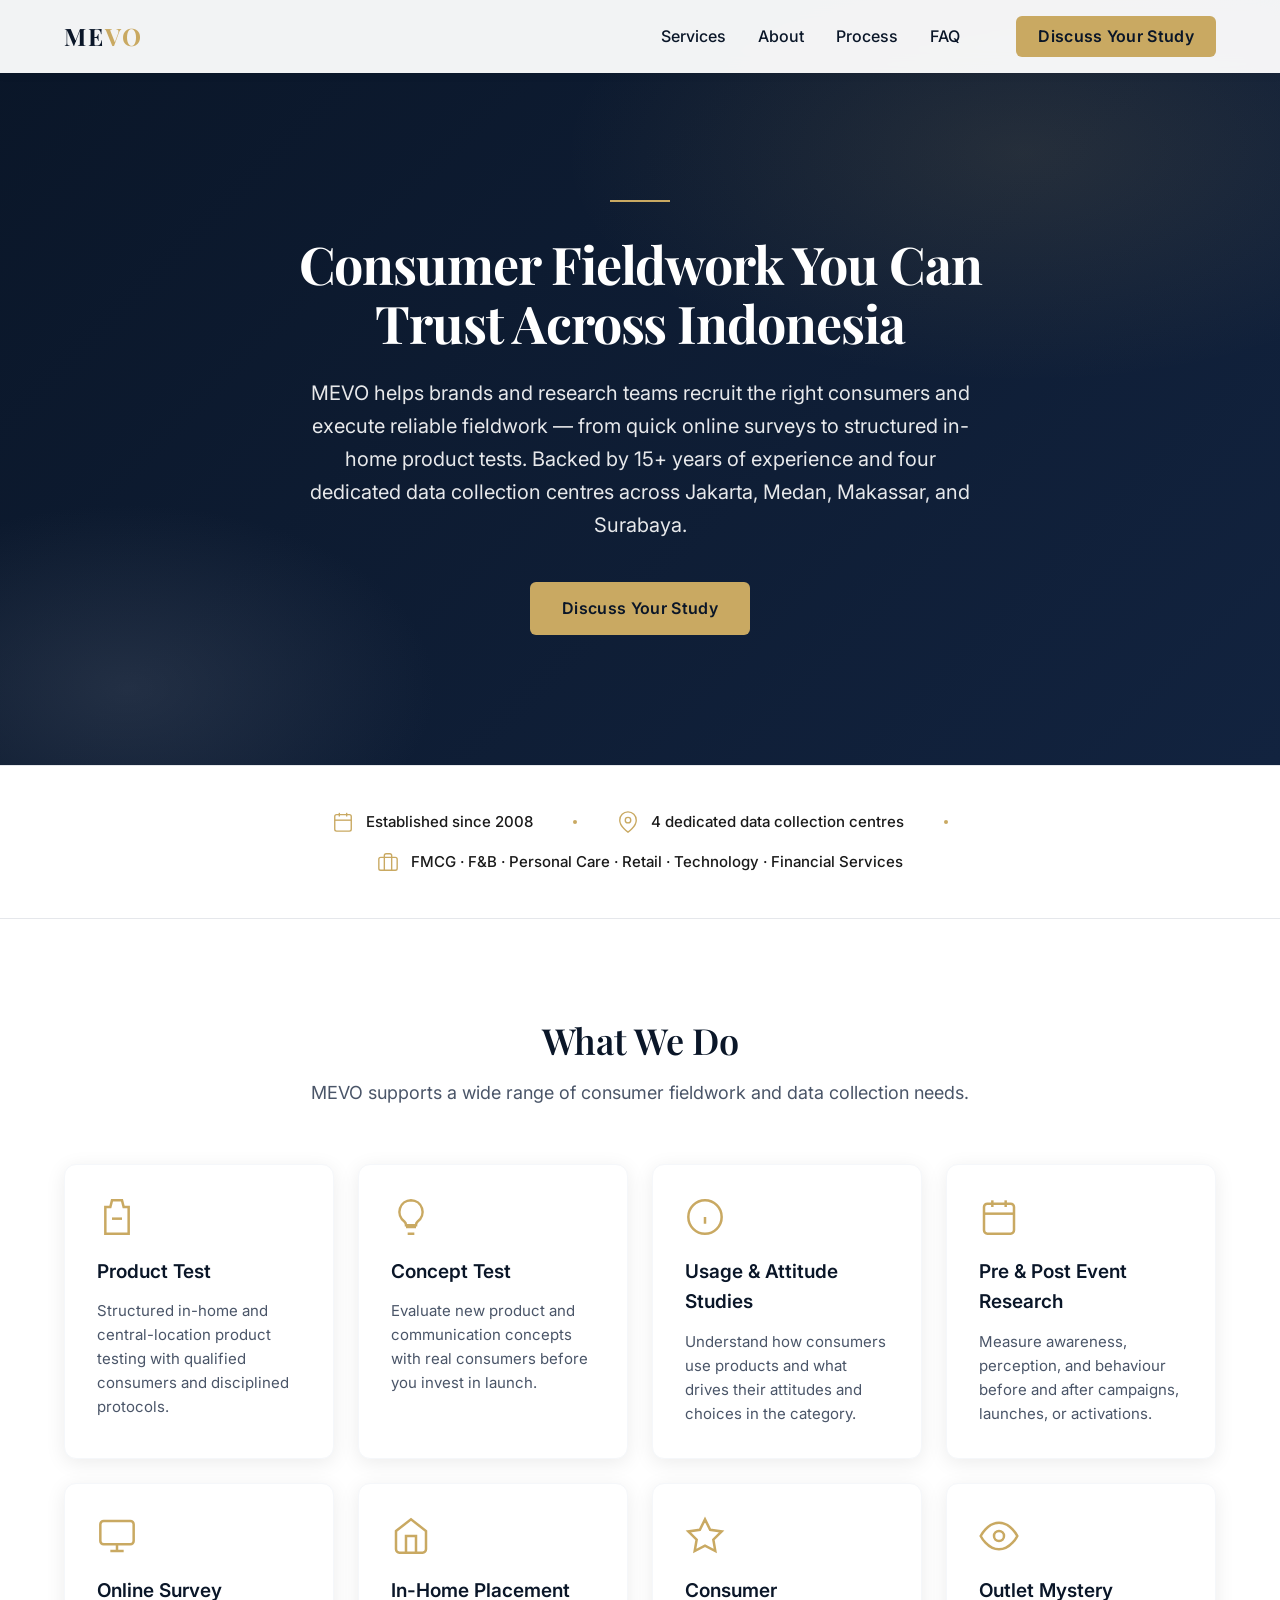
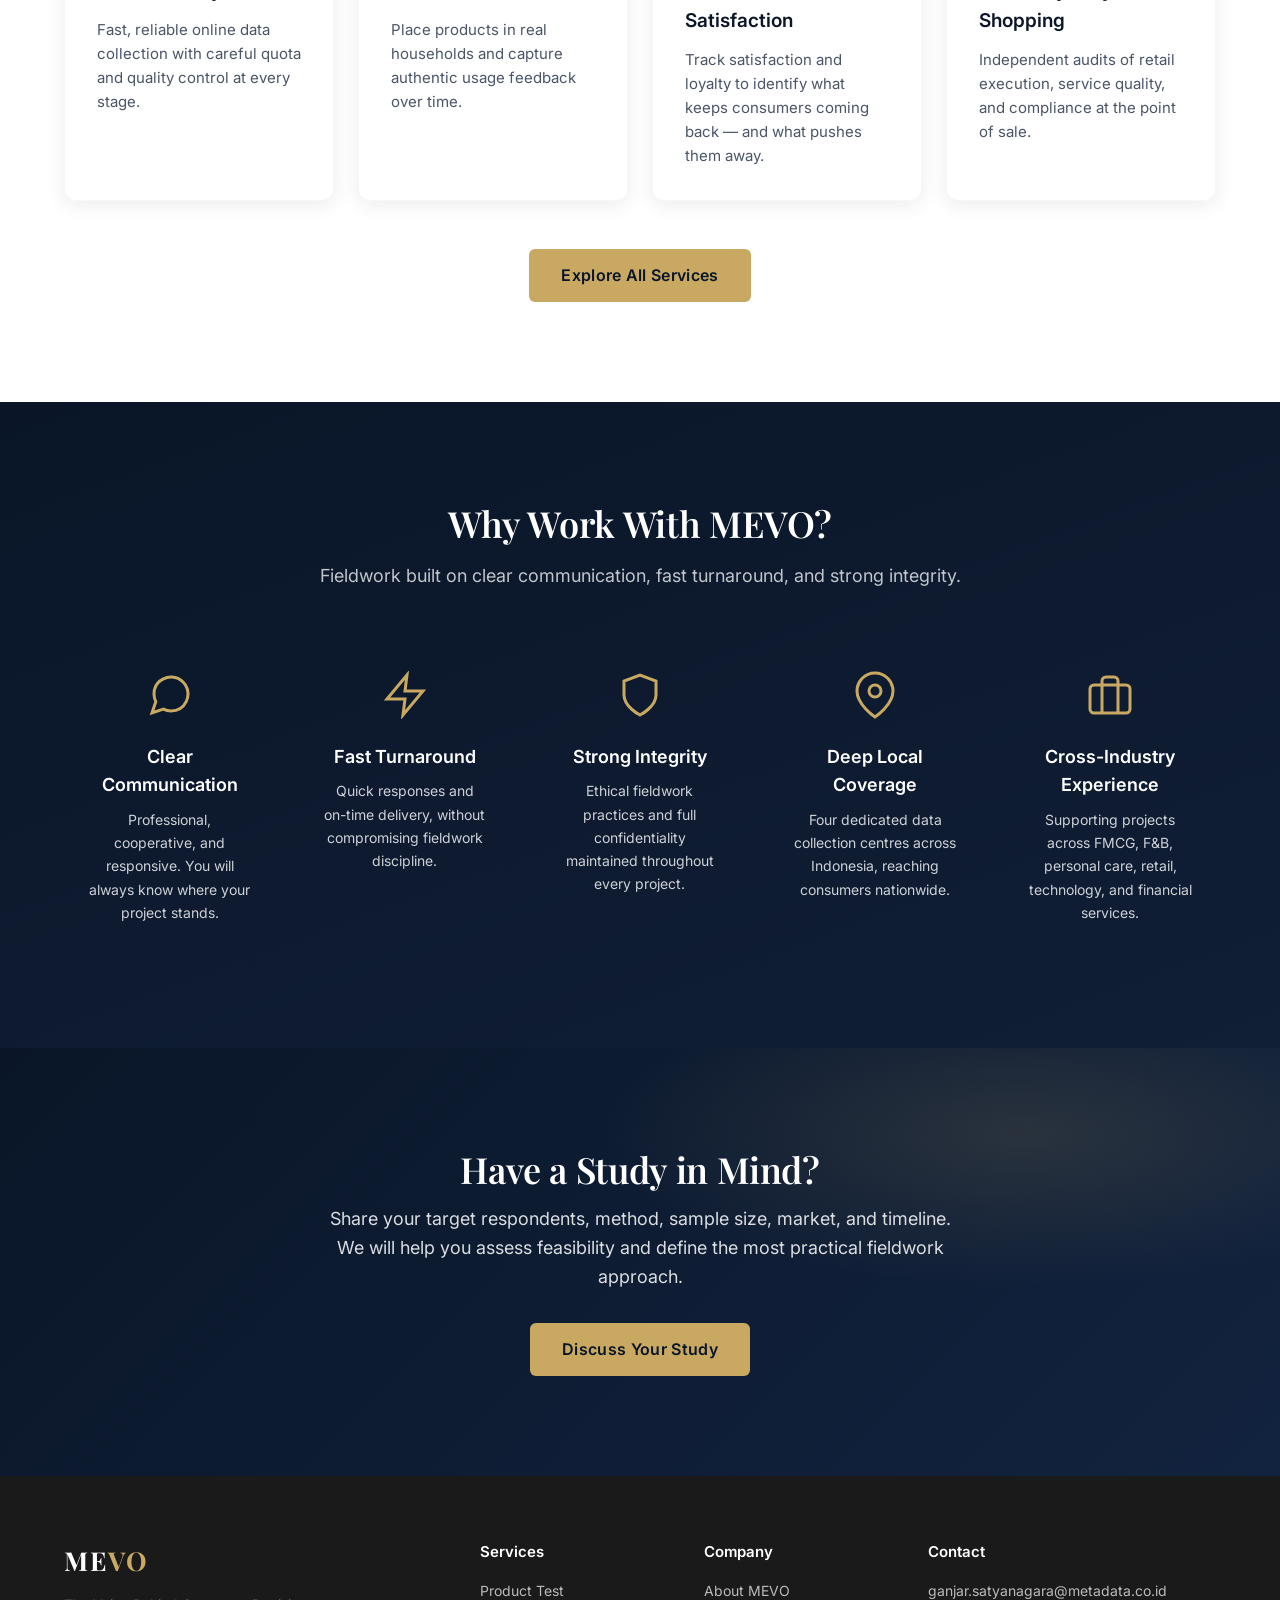
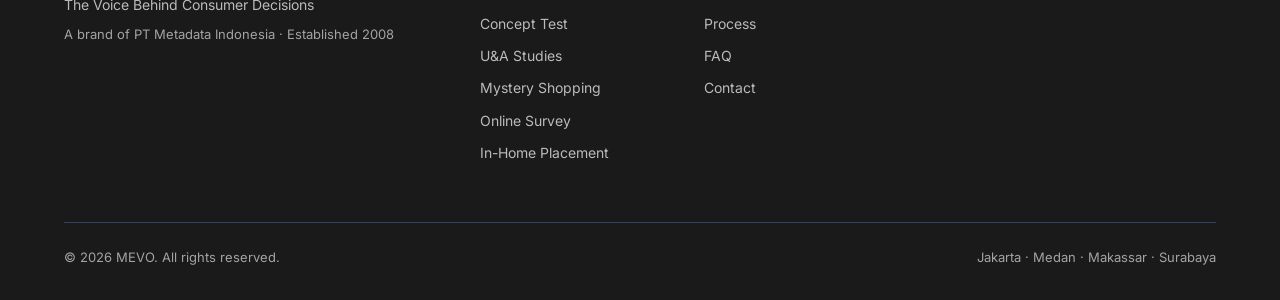
==== index.html @ 26453e89 "Create index.html" ====
<!DOCTYPE html>
<html lang="en">
<head>
<meta charset="UTF-8">
<meta name="viewport" content="width=device-width, initial-scale=1.0">
<link rel="preconnect" href="https://fonts.googleapis.com">
<link rel="preconnect" href="https://fonts.gstatic.com" crossorigin>
<link href="https://fonts.googleapis.com/css2?family=Playfair+Display:wght@400;600;700&family=Inter:wght@300;400;500;600&display=swap" rel="stylesheet">
<link rel="stylesheet" href="styles.css">
<title>MEVO — Consumer Fieldwork You Can Trust Across Indonesia</title>
<meta name="description" content="MEVO helps brands and research teams recruit the right consumers and execute reliable fieldwork across Indonesia. 15+ years of experience, 4 data collection centres.">
<base target="_blank">
</head>
<body>
<header class="navbar" id="navbar">
  <div class="nav-container">
    <a href="index.html" class="nav-logo" aria-label="MEVO home">ME<span>VO</span></a>
    <nav class="nav-menu" aria-label="Main navigation">
      <a href="services.html" class="nav-link">Services</a>
      <a href="about.html" class="nav-link">About</a>
      <a href="process.html" class="nav-link">Process</a>
      <a href="faq.html" class="nav-link">FAQ</a>
      <a href="contact.html" class="btn-primary nav-cta">Discuss Your Study</a>
    </nav>
    <button class="nav-hamburger" id="hamburger" aria-label="Open menu" aria-expanded="false" aria-controls="mobileMenu">
      <span></span>
    </button>
  </div>
</header>

<nav class="nav-mobile-menu" id="mobileMenu" aria-label="Mobile navigation">
  <a href="index.html" class="nav-mobile-link active">Home</a>
  <a href="services.html" class="nav-mobile-link">Services</a>
  <a href="about.html" class="nav-mobile-link">About</a>
  <a href="process.html" class="nav-mobile-link">Process</a>
  <a href="faq.html" class="nav-mobile-link">FAQ</a>
  <a href="contact.html" class="btn-primary" style="margin-top:24px">Discuss Your Study</a>
</nav>

<section class="hero">
  <div class="container hero-content">
    <div class="divider-badge reveal"></div>
    <h1 class="reveal" style="transition-delay:.1s">Consumer Fieldwork You Can Trust Across Indonesia</h1>
    <p class="reveal" style="transition-delay:.2s">MEVO helps brands and research teams recruit the right consumers and execute reliable fieldwork — from quick online surveys to structured in-home product tests. Backed by 15+ years of experience and four dedicated data collection centres across Jakarta, Medan, Makassar, and Surabaya.</p>
    <a href="contact.html" class="btn-primary reveal" style="transition-delay:.3s">Discuss Your Study</a>
  </div>
</section>

<div class="trust-bar reveal">
  <div class="container trust-inner">
    <div class="trust-item">
      <svg viewBox="0 0 24 24" fill="none" stroke="currentColor" stroke-width="1.5"><rect x="3" y="4" width="18" height="18" rx="2"/><line x1="16" y1="2" x2="16" y2="6"/><line x1="8" y1="2" x2="8" y2="6"/><line x1="3" y1="10" x2="21" y2="10"/></svg>
      Established since 2008
    </div>
    <span class="trust-dot"></span>
    <div class="trust-item">
      <svg viewBox="0 0 24 24" fill="none" stroke="currentColor" stroke-width="1.5"><path d="M21 10c0 7-9 13-9 13s-9-6-9-13a9 9 0 0118 0z"/><circle cx="12" cy="10" r="3"/></svg>
      4 dedicated data collection centres
    </div>
    <span class="trust-dot"></span>
    <div class="trust-item">
      <svg viewBox="0 0 24 24" fill="none" stroke="currentColor" stroke-width="1.5"><rect x="2" y="7" width="20" height="14" rx="2"/><path d="M16 21V5a2 2 0 00-2-2h-4a2 2 0 00-2 2v16"/></svg>
      FMCG · F&amp;B · Personal Care · Retail · Technology · Financial Services
    </div>
  </div>
</div>

<section>
  <div class="container">
    <div class="section-head reveal">
      <h2>What We Do</h2>
      <p>MEVO supports a wide range of consumer fieldwork and data collection needs.</p>
    </div>
    <div class="grid-services">
      <div class="card reveal" style="transition-delay:.05s">
        <svg class="card-icon" viewBox="0 0 24 24" fill="none" stroke="currentColor" stroke-width="1.5"><path d="M9 2h6l1 4h3v16H5V6h3l1-4z"/><line x1="9" y1="13" x2="15" y2="13"/></svg>
        <div class="card-title">Product Test</div>
        <p class="card-desc">Structured in-home and central-location product testing with qualified consumers and disciplined protocols.</p>
      </div>
      <div class="card reveal" style="transition-delay:.1s">
        <svg class="card-icon" viewBox="0 0 24 24" fill="none" stroke="currentColor" stroke-width="1.5"><path d="M9 18h6M10 22h4M12 2a7 7 0 00-4 12.7c.6.5 1 1.3 1 2.1V17h6v-.2c0-.8.4-1.6 1-2.1A7 7 0 0012 2z"/></svg>
        <div class="card-title">Concept Test</div>
        <p class="card-desc">Evaluate new product and communication concepts with real consumers before you invest in launch.</p>
      </div>
      <div class="card reveal" style="transition-delay:.15s">
        <svg class="card-icon" viewBox="0 0 24 24" fill="none" stroke="currentColor" stroke-width="1.5"><circle cx="12" cy="12" r="10"/><path d="M12 16v-4M12 8h.01"/></svg>
        <div class="card-title">Usage &amp; Attitude Studies</div>
        <p class="card-desc">Understand how consumers use products and what drives their attitudes and choices in the category.</p>
      </div>
      <div class="card reveal" style="transition-delay:.2s">
        <svg class="card-icon" viewBox="0 0 24 24" fill="none" stroke="currentColor" stroke-width="1.5"><rect x="3" y="4" width="18" height="18" rx="2"/><line x1="16" y1="2" x2="16" y2="6"/><line x1="8" y1="2" x2="8" y2="6"/><line x1="3" y1="10" x2="21" y2="10"/></svg>
        <div class="card-title">Pre &amp; Post Event Research</div>
        <p class="card-desc">Measure awareness, perception, and behaviour before and after campaigns, launches, or activations.</p>
      </div>
      <div class="card reveal" style="transition-delay:.25s">
        <svg class="card-icon" viewBox="0 0 24 24" fill="none" stroke="currentColor" stroke-width="1.5"><rect x="2" y="3" width="20" height="14" rx="2"/><line x1="8" y1="21" x2="16" y2="21"/><line x1="12" y1="17" x2="12" y2="21"/></svg>
        <div class="card-title">Online Survey</div>
        <p class="card-desc">Fast, reliable online data collection with careful quota and quality control at every stage.</p>
      </div>
      <div class="card reveal" style="transition-delay:.3s">
        <svg class="card-icon" viewBox="0 0 24 24" fill="none" stroke="currentColor" stroke-width="1.5"><path d="M3 9l9-7 9 7v11a2 2 0 01-2 2H5a2 2 0 01-2-2z"/><path d="M9 22V12h6v10"/></svg>
        <div class="card-title">In-Home Placement</div>
        <p class="card-desc">Place products in real households and capture authentic usage feedback over time.</p>
      </div>
      <div class="card reveal" style="transition-delay:.35s">
        <svg class="card-icon" viewBox="0 0 24 24" fill="none" stroke="currentColor" stroke-width="1.5"><path d="M12 2l3.09 6.26L22 9.27l-5 4.87 1.18 6.88L12 17.77l-6.18 3.25L7 14.14 2 9.27l6.91-1.01z"/></svg>
        <div class="card-title">Consumer Satisfaction</div>
        <p class="card-desc">Track satisfaction and loyalty to identify what keeps consumers coming back — and what pushes them away.</p>
      </div>
      <div class="card reveal" style="transition-delay:.4s">
        <svg class="card-icon" viewBox="0 0 24 24" fill="none" stroke="currentColor" stroke-width="1.5"><path d="M1 12s4-8 11-8 11 8 11 8-4 8-11 8-11-8-11-8z"/><circle cx="12" cy="12" r="3"/></svg>
        <div class="card-title">Outlet Mystery Shopping</div>
        <p class="card-desc">Independent audits of retail execution, service quality, and compliance at the point of sale.</p>
      </div>
    </div>
    <div style="text-align:center;margin-top:48px" class="reveal">
      <a href="services.html" class="btn-primary">Explore All Services</a>
    </div>
  </div>
</section>

<section class="section-dark">
  <div class="container">
    <div class="section-head reveal">
      <h2>Why Work With MEVO?</h2>
      <p>Fieldwork built on clear communication, fast turnaround, and strong integrity.</p>
    </div>
    <div class="grid-features">
      <div class="feature-card reveal" style="transition-delay:.05s">
        <svg class="feature-icon" viewBox="0 0 24 24" fill="none" stroke="currentColor" stroke-width="1.5"><path d="M21 11.5a8.38 8.38 0 01-.9 3.8 8.5 8.5 0 01-7.6 4.7 8.38 8.38 0 01-3.8-.9L3 21l1.9-5.7a8.38 8.38 0 01-.9-3.8 8.5 8.5 0 014.7-7.6 8.38 8.38 0 013.8-.9h.5a8.48 8.48 0 018 8v.5z"/></svg>
        <div class="feature-title">Clear Communication</div>
        <p class="feature-desc">Professional, cooperative, and responsive. You will always know where your project stands.</p>
      </div>
      <div class="feature-card reveal" style="transition-delay:.1s">
        <svg class="feature-icon" viewBox="0 0 24 24" fill="none" stroke="currentColor" stroke-width="1.5"><polygon points="13 2 3 14 12 14 11 22 21 10 12 10 13 2"/></svg>
        <div class="feature-title">Fast Turnaround</div>
        <p class="feature-desc">Quick responses and on-time delivery, without compromising fieldwork discipline.</p>
      </div>
      <div class="feature-card reveal" style="transition-delay:.15s">
        <svg class="feature-icon" viewBox="0 0 24 24" fill="none" stroke="currentColor" stroke-width="1.5"><path d="M12 22s8-4 8-10V5l-8-3-8 3v7c0 6 8 10 8 10z"/></svg>
        <div class="feature-title">Strong Integrity</div>
        <p class="feature-desc">Ethical fieldwork practices and full confidentiality maintained throughout every project.</p>
      </div>
      <div class="feature-card reveal" style="transition-delay:.2s">
        <svg class="feature-icon" viewBox="0 0 24 24" fill="none" stroke="currentColor" stroke-width="1.5"><path d="M21 10c0 7-9 13-9 13s-9-6-9-13a9 9 0 0118 0z"/><circle cx="12" cy="10" r="3"/></svg>
        <div class="feature-title">Deep Local Coverage</div>
        <p class="feature-desc">Four dedicated data collection centres across Indonesia, reaching consumers nationwide.</p>
      </div>
      <div class="feature-card reveal" style="transition-delay:.25s">
        <svg class="feature-icon" viewBox="0 0 24 24" fill="none" stroke="currentColor" stroke-width="1.5"><rect x="2" y="7" width="20" height="14" rx="2"/><path d="M16 21V5a2 2 0 00-2-2h-4a2 2 0 00-2 2v16"/></svg>
        <div class="feature-title">Cross-Industry Experience</div>
        <p class="feature-desc">Supporting projects across FMCG, F&amp;B, personal care, retail, technology, and financial services.</p>
      </div>
    </div>
  </div>
</section>

<section class="cta-band">
  <div class="container cta-inner reveal">
    <h2>Have a Study in Mind?</h2>
    <p>Share your target respondents, method, sample size, market, and timeline. We will help you assess feasibility and define the most practical fieldwork approach.</p>
    <a href="contact.html" class="btn-primary">Discuss Your Study</a>
  </div>
</section>

<footer>
  <div class="container">
    <div class="footer-grid">
      <div class="footer-brand">
        <div class="logo">ME<span>VO</span></div>
        <p class="footer-tagline">The Voice Behind Consumer Decisions</p>
        <p class="footer-parent">A brand of PT Metadata Indonesia · Established 2008</p>
      </div>
      <div class="footer-col">
        <h4>Services</h4>
        <a href="services.html">Product Test</a>
        <a href="services.html">Concept Test</a>
        <a href="services.html">U&amp;A Studies</a>
        <a href="services.html">Mystery Shopping</a>
        <a href="services.html">Online Survey</a>
        <a href="services.html">In-Home Placement</a>
      </div>
      <div class="footer-col">
        <h4>Company</h4>
        <a href="about.html">About MEVO</a>
        <a href="process.html">Process</a>
        <a href="faq.html">FAQ</a>
        <a href="contact.html">Contact</a>
      </div>
      <div class="footer-col">
        <h4>Contact</h4>
        <a href="mailto:ganjar.satyanagara@metadata.co.id">ganjar.satyanagara@metadata.co.id</a>
      </div>
    </div>
    <div class="footer-bottom">
      <span>&copy; 2026 MEVO. All rights reserved.</span>
      <span>Jakarta · Medan · Makassar · Surabaya</span>
    </div>
  </div>
</footer>
<script src="main.js"></script>

</body>
</html>
---- styles.css ----
/* MEVO — shared stylesheet */
:root{
  --navy:#0A1628; --charcoal:#1A1A1A; --white:#FFFFFF; --soft:#F5F7FA;
  --gold:#C9A962; --gold-dark:#B8964B; --bronze:#8B7355; --slate:#4A5568;
  --light:#E5E7EB; --medium:#9CA3AF; --dark:#6B7280; --green-bg:#D1FAE5; --green:#065F46; --red:#DC2626;
}
*{margin:0;padding:0;box-sizing:border-box}
html{scroll-behavior:smooth}
body{font-family:'Inter',-apple-system,BlinkMacSystemFont,'Segoe UI',Roboto,sans-serif;font-size:16px;line-height:1.6;color:var(--charcoal);background:var(--white)}
h1,h2,h3{font-family:'Playfair Display',Georgia,serif;color:var(--navy);font-weight:600}
h2{font-size:36px;line-height:1.2;letter-spacing:-0.01em;margin-bottom:16px}
.container{max-width:1200px;margin:0 auto;padding:0 24px}
section{padding:100px 0}
@media(max-width:1199px){section{padding:72px 0}}
@media(max-width:767px){section{padding:56px 0}h2{font-size:28px}}
*:focus-visible{outline:2px solid var(--navy);outline-offset:2px}

/* Buttons */
.btn-primary{display:inline-block;background:var(--gold);color:var(--navy);font-size:16px;font-weight:600;padding:16px 32px;border:none;border-radius:6px;cursor:pointer;text-decoration:none;line-height:1.3;letter-spacing:0.02em;transition:all .3s ease}
.btn-primary:hover{background:var(--gold-dark);transform:translateY(-2px);box-shadow:0 8px 20px rgba(201,169,98,.3)}
.btn-primary:active{transform:translateY(0)}
.btn-secondary{display:inline-block;background:transparent;color:var(--white);font-size:16px;font-weight:500;padding:14px 30px;border:1.5px solid var(--white);border-radius:6px;text-decoration:none;line-height:1.3;transition:all .3s ease}
.btn-secondary:hover{background:var(--white);color:var(--navy)}
@media(max-width:767px){.btn-primary{width:100%;padding:14px 24px;font-size:15px}}

/* Navigation */
.navbar{position:fixed;top:0;left:0;right:0;background:rgba(255,255,255,.95);backdrop-filter:blur(10px);box-shadow:0 2px 10px rgba(0,0,0,.05);z-index:1000;padding:16px 0}
.nav-container{max-width:1200px;margin:0 auto;padding:0 24px;display:flex;justify-content:space-between;align-items:center}
.nav-logo{font-family:'Playfair Display',serif;font-size:24px;font-weight:700;color:var(--navy);text-decoration:none;letter-spacing:0.08em}
.nav-logo span{color:var(--gold)}
.nav-menu{display:flex;gap:32px;align-items:center}
.nav-link{font-size:16px;font-weight:500;color:var(--navy);text-decoration:none;position:relative;transition:color .2s ease}
.nav-link:hover{color:var(--gold)}
.nav-link::after{content:'';position:absolute;bottom:-4px;left:0;width:0;height:2px;background:var(--gold);transition:width .3s ease}
.nav-link:hover::after,.nav-link.active::after{width:100%}
.nav-link.active{color:var(--gold)}
.nav-cta{margin-left:24px;padding:10px 22px}
.nav-hamburger{display:none;background:none;border:none;cursor:pointer;padding:8px;z-index:1002}
.nav-hamburger span{display:block;width:24px;height:2px;background:var(--navy);position:relative;transition:all .3s ease}
.nav-hamburger span::before,.nav-hamburger span::after{content:'';position:absolute;left:0;width:24px;height:2px;background:var(--navy);transition:all .3s ease}
.nav-hamburger span::before{top:-8px}.nav-hamburger span::after{top:8px}
.nav-hamburger.open span{background:transparent}
.nav-hamburger.open span::before{top:0;transform:rotate(45deg)}
.nav-hamburger.open span::after{top:0;transform:rotate(-45deg)}
.nav-mobile-menu{position:fixed;top:0;right:-100%;width:100%;height:100vh;background:var(--white);padding:96px 24px 24px;transition:right .3s ease;z-index:1001}
.nav-mobile-menu.active{right:0}
.nav-mobile-link{display:block;font-size:20px;font-weight:500;color:var(--navy);text-decoration:none;padding:16px 0;border-bottom:1px solid var(--soft)}
.nav-mobile-link.active{color:var(--gold)}
@media(max-width:767px){.nav-menu{display:none}.nav-hamburger{display:block}}

/* Hero (home) */
.hero{background:linear-gradient(135deg,#0A1628 0%,#12233F 100%);padding:200px 0 130px;color:var(--white);position:relative;overflow:hidden}
.hero::before{content:'';position:absolute;inset:0;background:radial-gradient(ellipse 60% 50% at 80% 20%,rgba(201,169,98,.12),transparent 60%),radial-gradient(ellipse 40% 40% at 10% 90%,rgba(74,85,104,.35),transparent 60%)}
.hero-content{position:relative;max-width:760px;margin:0 auto;text-align:center}
.hero h1{color:var(--white);font-size:52px;font-weight:700;line-height:1.15;letter-spacing:-0.02em;margin-bottom:24px}
.hero p{font-size:20px;font-weight:400;line-height:1.65;color:rgba(255,255,255,.9);max-width:680px;margin:0 auto 40px}
.divider-badge{display:inline-block;width:60px;height:2px;background:var(--gold);margin:0 auto 24px}
@media(max-width:767px){.hero{padding:140px 0 80px}.hero h1{font-size:34px}.hero p{font-size:17px;margin-bottom:32px}}

/* Page hero (interior pages) */
.page-hero{background:linear-gradient(135deg,#0A1628 0%,#12233F 100%);padding:160px 0 72px;color:var(--white);position:relative;overflow:hidden}
.page-hero::before{content:'';position:absolute;inset:0;background:radial-gradient(ellipse 60% 60% at 85% 15%,rgba(201,169,98,.12),transparent 60%)}
.page-hero-inner{position:relative;max-width:760px;margin:0 auto;text-align:center}
.page-hero h1{color:var(--white);font-size:44px;font-weight:700;line-height:1.15;letter-spacing:-0.02em;margin-bottom:16px}
.page-hero p{font-size:18px;color:rgba(255,255,255,.85);line-height:1.65}
@media(max-width:767px){.page-hero{padding:120px 0 56px}.page-hero h1{font-size:30px}.page-hero p{font-size:16px}}

/* Trust bar */
.trust-bar{background:var(--white);padding:44px 0;border-top:1px solid var(--light);border-bottom:1px solid var(--light)}
.trust-inner{display:flex;justify-content:center;align-items:center;flex-wrap:wrap;gap:16px 40px;text-align:center}
.trust-item{display:flex;align-items:center;gap:12px;font-size:15px;font-weight:500;color:var(--charcoal)}
.trust-item svg{width:22px;height:22px;color:var(--gold);flex-shrink:0}
.trust-dot{width:4px;height:4px;border-radius:50%;background:var(--gold);flex-shrink:0}
@media(max-width:767px){.trust-bar{padding:32px 0}.trust-dot{display:none}.trust-inner{flex-direction:column;gap:14px;font-size:14px}}

/* Section headers */
.section-head{text-align:center;max-width:720px;margin:0 auto 56px}
.section-head p{font-size:18px;color:var(--slate);line-height:1.65}
@media(max-width:767px){.section-head{margin-bottom:40px}.section-head p{font-size:16px}}

/* Cards */
.grid-services{display:grid;grid-template-columns:repeat(4,1fr);gap:24px}
.card{background:var(--white);padding:32px;border-radius:12px;box-shadow:0 4px 20px rgba(0,0,0,.08);transition:all .3s ease;border:1px solid var(--soft);height:100%;display:flex;flex-direction:column}
.card:hover{transform:translateY(-4px);box-shadow:0 12px 30px rgba(0,0,0,.12)}
.card-icon{width:40px;height:40px;color:var(--gold);margin-bottom:20px}
.card-title{font-size:19px;font-weight:600;color:var(--navy);margin-bottom:12px}
.card-desc{font-size:15px;line-height:1.6;color:var(--slate)}
@media(max-width:1199px){.grid-services{grid-template-columns:repeat(2,1fr)}}
@media(max-width:767px){.grid-services{grid-template-columns:1fr;gap:16px}.card{padding:24px}}

/* Dark sections */
.section-dark{background:linear-gradient(160deg,#0A1628 0%,#101E36 100%)}
.section-dark h2{color:var(--white)}
.section-dark .section-head p{color:rgba(255,255,255,.75)}
.grid-features{display:grid;grid-template-columns:repeat(5,1fr);gap:24px}
.feature-card{text-align:center;padding:24px;border-radius:12px;transition:background .3s ease}
.feature-card:hover{background:rgba(255,255,255,.04)}
.feature-icon{width:48px;height:48px;color:var(--gold);margin:0 auto 16px}
.feature-title{font-family:'Inter',sans-serif;font-size:18px;font-weight:600;color:var(--white);margin-bottom:8px}
.feature-desc{font-size:14px;line-height:1.65;color:rgba(255,255,255,.8)}
@media(max-width:1199px){.grid-features{grid-template-columns:repeat(2,1fr)}}
@media(max-width:767px){.grid-features{grid-template-columns:1fr;gap:16px}}

/* Soft sections */
.section-soft{background:var(--soft)}
.grid-cities{display:grid;grid-template-columns:repeat(4,1fr);gap:24px}
.city-card{background:var(--white);padding:36px 24px;border-radius:12px;box-shadow:0 4px 20px rgba(0,0,0,.06);text-align:center;border-top:3px solid var(--gold);transition:all .3s ease}
.city-card:hover{transform:translateY(-4px);box-shadow:0 12px 30px rgba(0,0,0,.1)}
.city-pin{width:36px;height:36px;color:var(--gold);margin:0 auto 16px}
.city-name{font-size:20px;font-weight:600;color:var(--navy);margin-bottom:8px}
.city-desc{font-size:14px;color:var(--slate);line-height:1.6}
@media(max-width:1199px){.grid-cities{grid-template-columns:repeat(2,1fr)}}
@media(max-width:767px){.grid-cities{grid-template-columns:1fr;gap:16px}}

/* Industries */
.grid-industries{display:grid;grid-template-columns:repeat(6,1fr);gap:24px}
.industry{display:flex;flex-direction:column;align-items:center;gap:14px;padding:28px 12px;border-radius:12px;transition:all .3s ease;cursor:default}
.industry svg{width:40px;height:40px;color:var(--navy);transition:color .3s ease}
.industry:hover{background:var(--soft)}
.industry:hover svg{color:var(--gold)}
.industry span{font-size:14px;font-weight:500;color:var(--charcoal);text-align:center}
@media(max-width:1199px){.grid-industries{grid-template-columns:repeat(3,1fr)}}
@media(max-width:767px){.grid-industries{grid-template-columns:repeat(2,1fr);gap:12px}}

/* Process */
.process-wrap{max-width:1000px;margin:0 auto}
.process-steps{display:grid;grid-template-columns:repeat(4,1fr);gap:24px}
.process-step{text-align:center;padding:0 12px;position:relative}
.step-circle{width:48px;height:48px;border-radius:50%;background:var(--gold);color:var(--navy);font-weight:600;font-size:18px;display:flex;align-items:center;justify-content:center;margin:0 auto 20px;font-family:'Playfair Display',serif}
.process-step:not(:last-child)::after{content:'';position:absolute;top:24px;left:calc(50% + 30px);width:calc(100% - 60px);height:2px;background:var(--light)}
.step-title{font-size:18px;font-weight:600;color:var(--navy);margin-bottom:8px}
.step-desc{font-size:15px;color:var(--slate);line-height:1.6}
@media(max-width:1199px){.process-steps{grid-template-columns:repeat(2,1fr);gap:40px}.process-step::after{display:none}}
@media(max-width:767px){.process-steps{grid-template-columns:1fr;gap:36px}}

/* Quality control */
.grid-qc{display:grid;grid-template-columns:repeat(3,1fr);gap:24px}
.qc-card{background:var(--white);padding:32px;border-radius:12px;box-shadow:0 4px 20px rgba(0,0,0,.06)}
.qc-label{display:inline-block;font-size:13px;font-weight:600;letter-spacing:.06em;text-transform:uppercase;color:var(--bronze);margin-bottom:16px}
.qc-card ul{list-style:none}
.qc-card li{position:relative;padding-left:28px;font-size:15px;color:var(--charcoal);margin-bottom:14px;line-height:1.6}
.qc-card li::before{content:'';position:absolute;left:0;top:7px;width:16px;height:16px;background:var(--gold);mask:url("data:image/svg+xml,%3Csvg xmlns='http://www.w3.org/2000/svg' viewBox='0 0 24 24' fill='none' stroke='white' stroke-width='3'%3E%3Cpath d='M5 13l4 4L19 7'/%3E%3C/svg%3E") center/contain no-repeat}
@media(max-width:1199px){.grid-qc{grid-template-columns:1fr}}

/* Brand story */
.story-grid{display:grid;grid-template-columns:1fr 1fr;gap:64px;align-items:center}
.story p{font-size:17px;line-height:1.75;color:var(--slate);margin-bottom:20px}
.story-visual{border-radius:12px;overflow:hidden;box-shadow:0 12px 40px rgba(0,0,0,.12);aspect-ratio:4/3;background:linear-gradient(135deg,var(--navy),#1E3A5F);display:flex;align-items:center;justify-content:center;position:relative}
.story-visual::before{content:'';position:absolute;inset:0;background:radial-gradient(ellipse at 70% 30%,rgba(201,169,98,.25),transparent 60%)}
.story-visual svg{width:120px;height:120px;color:var(--gold);opacity:.9;position:relative}
@media(max-width:1199px){.story-grid{grid-template-columns:1fr;gap:40px}}

/* FAQ */
.faq-wrap{max-width:800px;margin:0 auto}
.faq-item{border-bottom:1px solid var(--light)}
.faq-q{width:100%;background:none;border:none;cursor:pointer;display:flex;justify-content:space-between;align-items:center;gap:16px;padding:20px 4px;text-align:left;font-family:'Inter',sans-serif;font-size:18px;font-weight:600;color:var(--navy);transition:color .2s}
.faq-q:hover{color:var(--gold)}
.faq-q .chev{width:20px;height:20px;color:var(--gold);flex-shrink:0;transition:transform .3s ease}
.faq-item.open .chev{transform:rotate(180deg)}
.faq-a{max-height:0;overflow:hidden;transition:max-height .3s ease}
.faq-a p{padding:0 4px 20px;font-size:16px;color:var(--charcoal);line-height:1.7}

/* CTA band */
.cta-band{background:linear-gradient(135deg,#0A1628 0%,#12233F 100%);position:relative;overflow:hidden}
.cta-band::before{content:'';position:absolute;inset:0;background:radial-gradient(ellipse 55% 60% at 80% 20%,rgba(201,169,98,.14),transparent 60%)}
.cta-inner{position:relative;text-align:center;max-width:680px;margin:0 auto}
.cta-inner h2{color:var(--white);margin-bottom:14px}
.cta-inner p{color:rgba(255,255,255,.85);font-size:18px;margin-bottom:32px}

/* Contact */
.contact-section{background:linear-gradient(160deg,#0A1628 0%,#12233F 100%)}
.contact-section .section-head p{color:rgba(255,255,255,.8)}
.contact-form-wrap{max-width:820px;margin:0 auto;background:var(--white);border-radius:16px;padding:48px;box-shadow:0 20px 60px rgba(0,0,0,.25)}
.form-grid{display:grid;grid-template-columns:1fr 1fr;gap:24px}
.form-group{margin-bottom:0;display:flex;flex-direction:column}
.form-group.full{grid-column:1/-1}
.form-label{display:block;font-size:14px;font-weight:500;color:var(--charcoal);margin-bottom:8px}
.form-label .req{color:var(--red)}
.form-input,.form-textarea,.form-select{width:100%;padding:14px 16px;font-family:'Inter',sans-serif;font-size:16px;color:var(--charcoal);background:var(--white);border:1px solid #D1D5DB;border-radius:8px;transition:all .2s ease}
.form-input:focus,.form-textarea:focus,.form-select:focus{outline:none;border-color:var(--gold);box-shadow:0 0 0 3px rgba(201,169,98,.1)}
.form-input::placeholder,.form-textarea::placeholder{color:var(--medium)}
.form-textarea{min-height:120px;resize:vertical}
.form-error{color:var(--red);font-size:13px;margin-top:6px;display:none}
.form-group.invalid .form-error{display:block}
.form-group.invalid .form-input,.form-group.invalid .form-select,.form-group.invalid .form-textarea{border-color:var(--red)}
.form-submit-wrap{margin-top:32px}
.form-note{font-size:13px;color:var(--medium);text-align:center;margin-top:14px}
.form-success{background:var(--green-bg);color:var(--green);padding:24px;border-radius:8px;font-size:15px;line-height:1.6}
.hidden{display:none}
@media(max-width:767px){.contact-form-wrap{padding:28px 20px}.form-grid{grid-template-columns:1fr}}

/* Contact info cards */
.grid-contact-info{display:grid;grid-template-columns:repeat(3,1fr);gap:24px;max-width:900px;margin:0 auto 56px}
.contact-info-card{background:rgba(255,255,255,.06);border:1px solid rgba(255,255,255,.1);border-radius:12px;padding:28px;text-align:center}
.contact-info-card svg{width:28px;height:28px;color:var(--gold);margin:0 auto 12px}
.contact-info-card h3{font-family:'Inter',sans-serif;color:var(--white);font-size:16px;font-weight:600;margin-bottom:6px}
.contact-info-card p{font-size:14px;color:rgba(255,255,255,.75)}
.contact-info-card a{color:var(--gold);text-decoration:none}
.contact-info-card a:hover{text-decoration:underline}
@media(max-width:767px){.grid-contact-info{grid-template-columns:1fr;margin-bottom:40px}}

/* Footer */
footer{background:var(--charcoal);color:var(--white);padding:64px 0 32px}
.footer-grid{display:grid;grid-template-columns:2fr 1fr 1fr 1.5fr;gap:32px;margin-bottom:48px}
.footer-brand .logo{font-family:'Playfair Display',serif;font-size:26px;font-weight:700;color:var(--white);letter-spacing:.08em}
.footer-brand .logo span{color:var(--gold)}
.footer-tagline{font-size:14px;color:rgba(255,255,255,.7);margin-top:12px}
.footer-parent{font-size:13px;color:rgba(255,255,255,.6);margin-top:8px}
.footer-col h4{font-family:'Inter',sans-serif;font-size:15px;font-weight:600;color:var(--white);margin-bottom:16px}
.footer-col a{display:block;font-size:14px;color:rgba(255,255,255,.7);text-decoration:none;margin-bottom:10px;transition:color .2s}
.footer-col a:hover{color:var(--white)}
.footer-bottom{border-top:1px solid #374151;padding-top:24px;display:flex;justify-content:space-between;flex-wrap:wrap;gap:12px;font-size:13px;color:rgba(255,255,255,.6)}
@media(max-width:1199px){.footer-grid{grid-template-columns:1fr 1fr}}
@media(max-width:767px){.footer-grid{grid-template-columns:1fr}.footer-bottom{flex-direction:column}}

/* Animations */
.reveal{opacity:0;transform:translateY(30px);transition:opacity .8s ease,transform .8s ease}
.reveal.visible{opacity:1;transform:translateY(0)}
@media(prefers-reduced-motion:reduce){.reveal{opacity:1;transform:none;transition:none}}
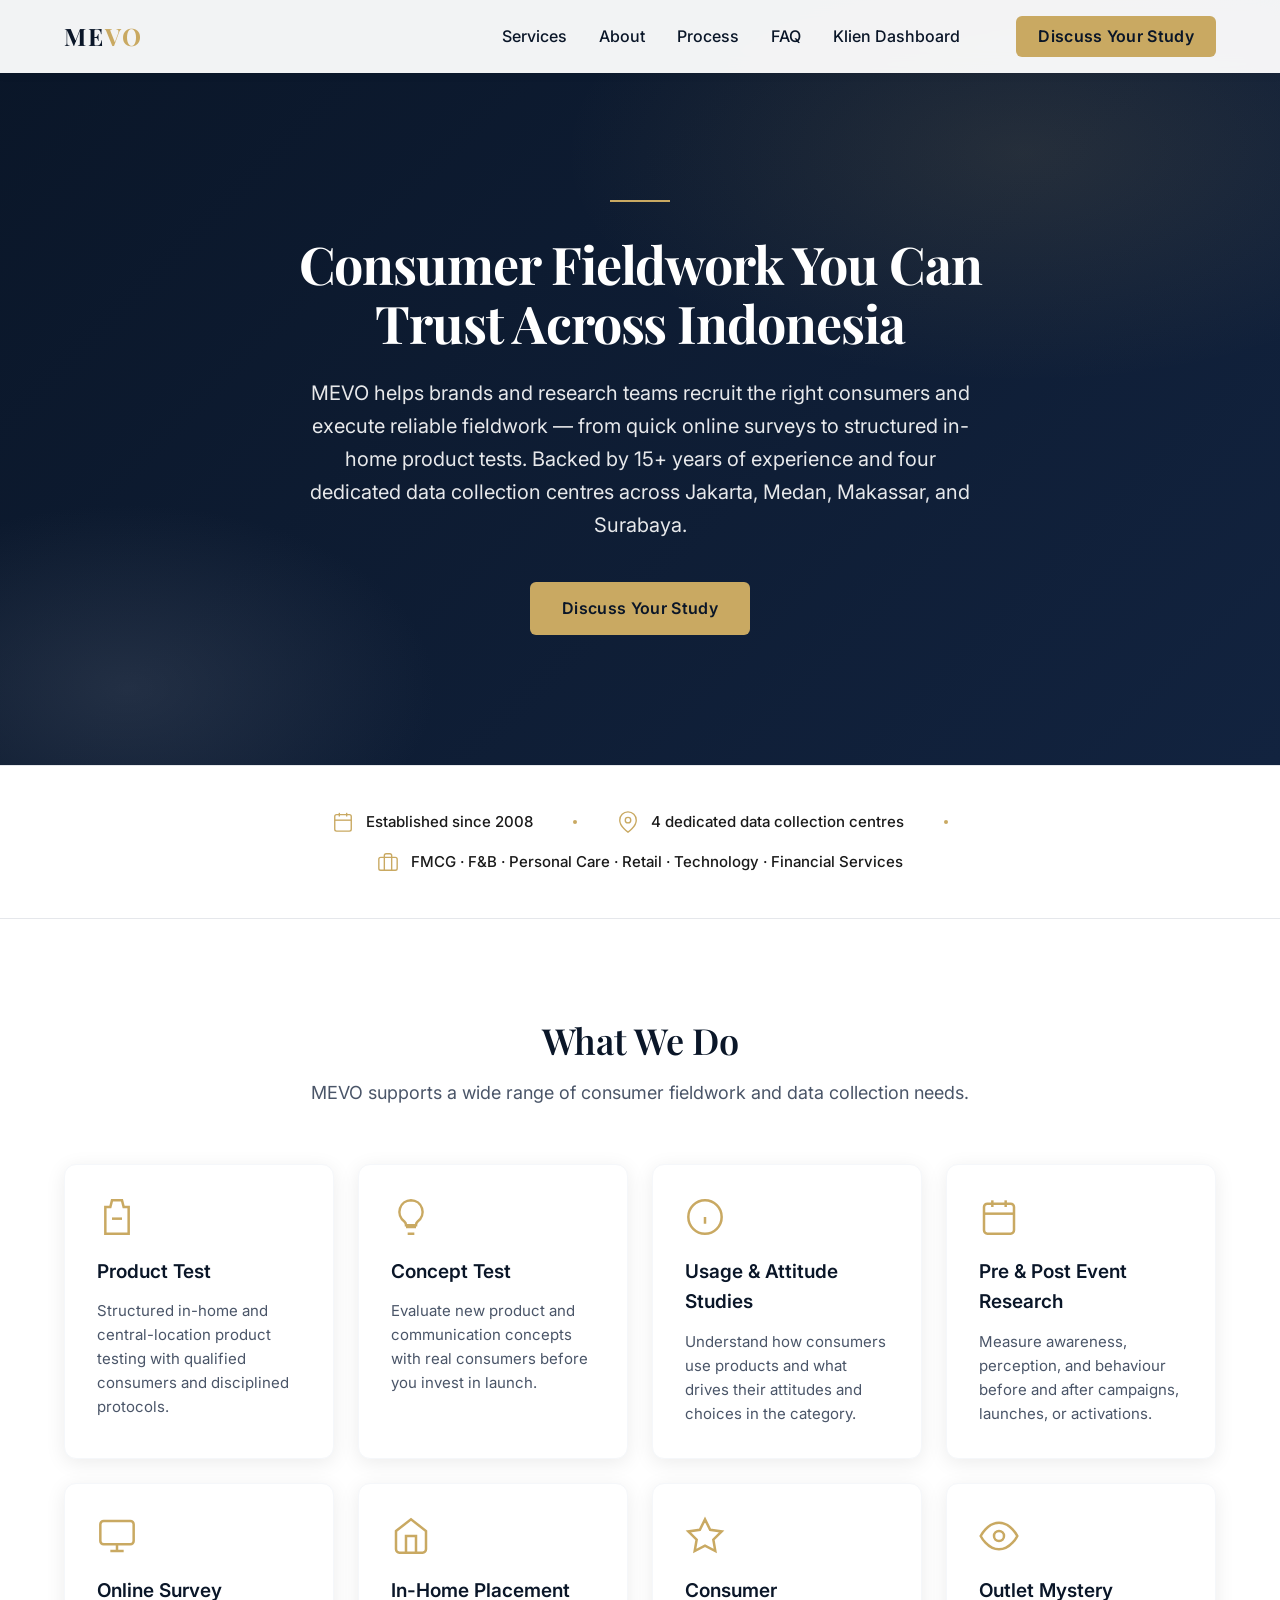
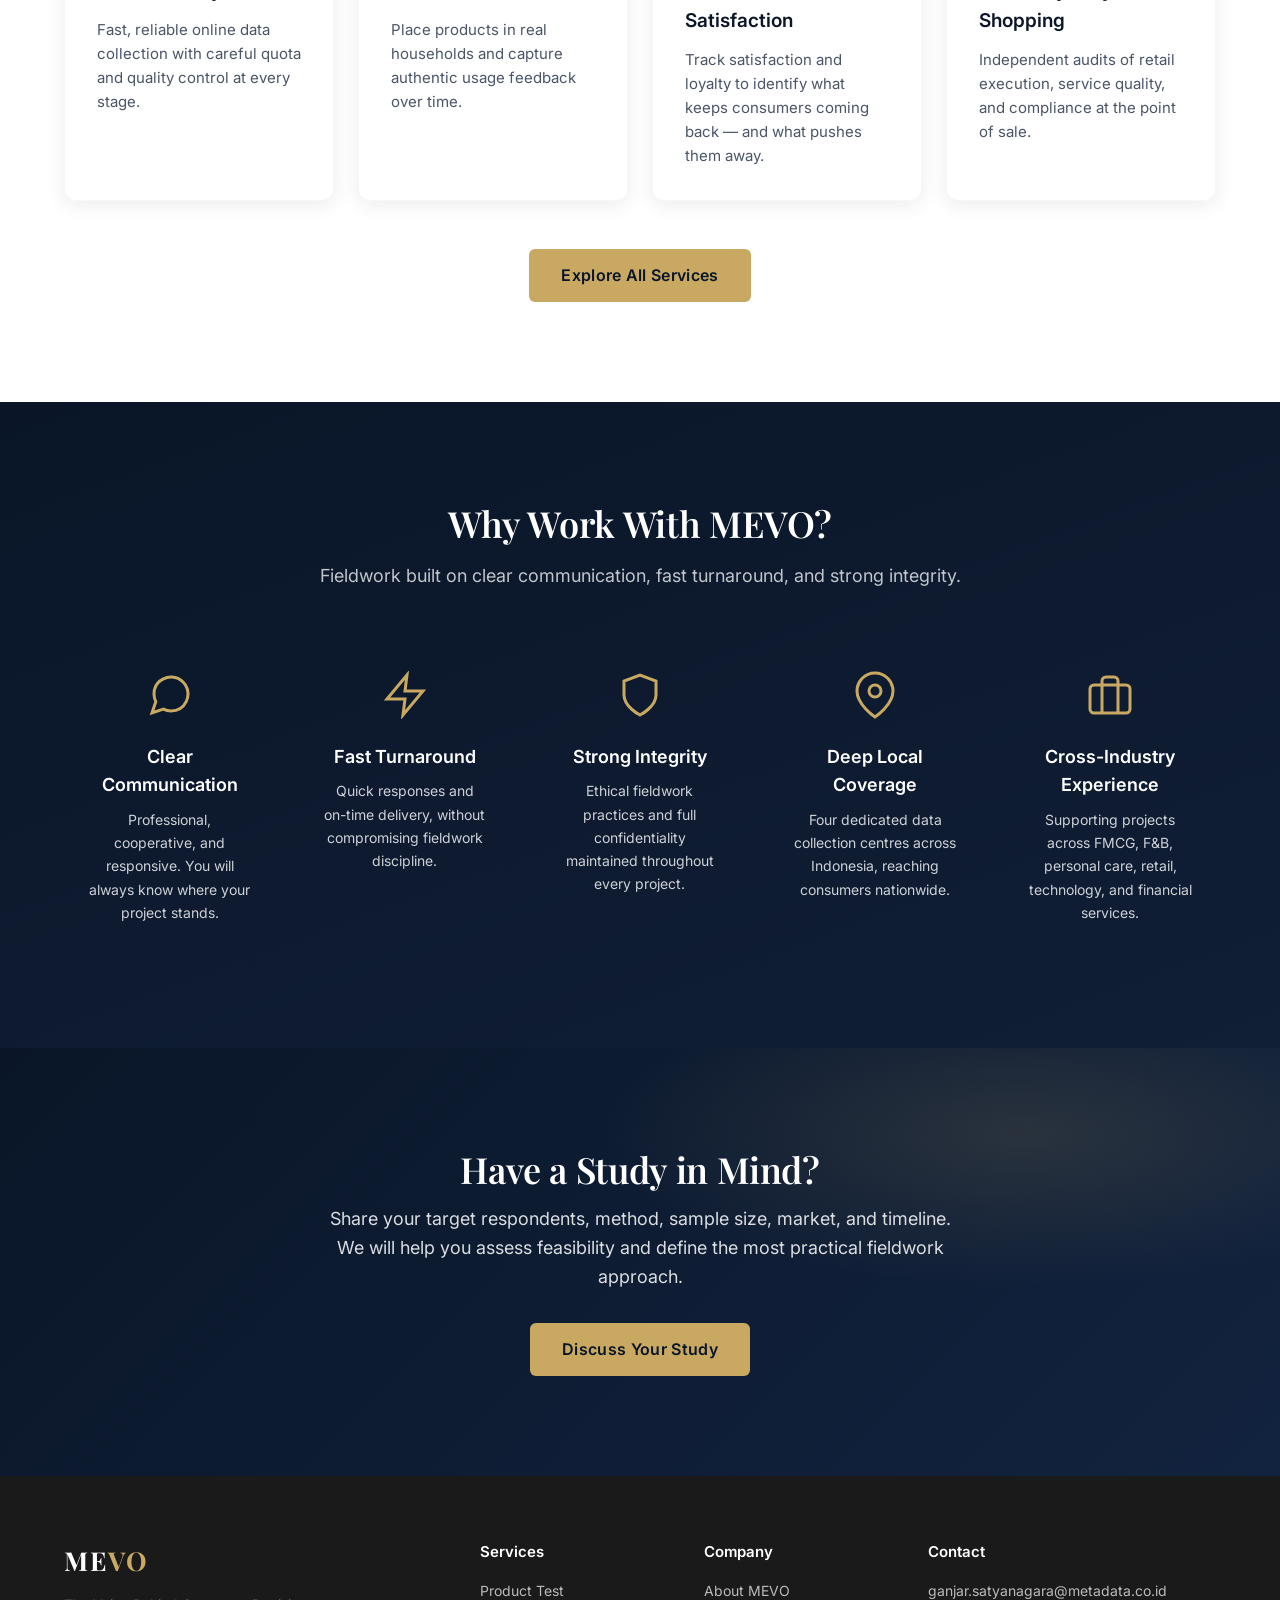
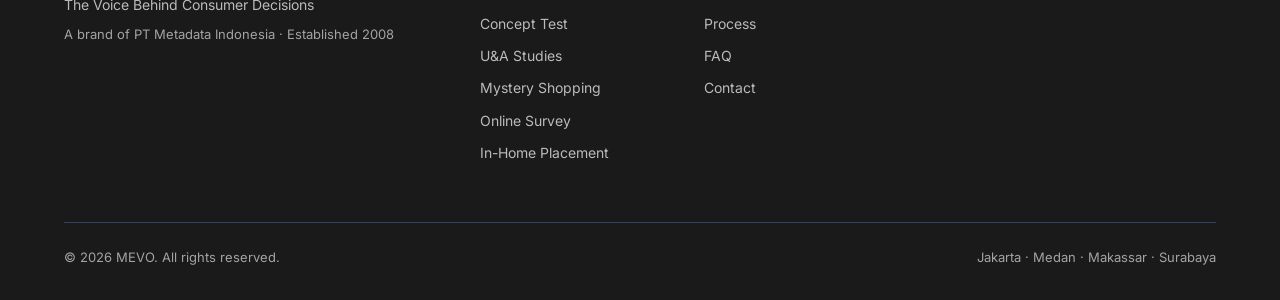
==== commit c8fdd416: "Update index.html" ====
--- a/index.html
+++ b/index.html
@@ -20,6 +20,7 @@
       <a href="about.html" class="nav-link">About</a>
       <a href="process.html" class="nav-link">Process</a>
       <a href="faq.html" class="nav-link">FAQ</a>
+      <a href="quota_management.html" class="nav-link">Klien Dashboard</a>
       <a href="contact.html" class="btn-primary nav-cta">Discuss Your Study</a>
     </nav>
     <button class="nav-hamburger" id="hamburger" aria-label="Open menu" aria-expanded="false" aria-controls="mobileMenu">
@@ -34,6 +35,7 @@
   <a href="about.html" class="nav-mobile-link">About</a>
   <a href="process.html" class="nav-mobile-link">Process</a>
   <a href="faq.html" class="nav-mobile-link">FAQ</a>
+  <a href="quota_management.html" class="nav-mobile-link">Klien Dashboard</a>
   <a href="contact.html" class="btn-primary" style="margin-top:24px">Discuss Your Study</a>
 </nav>
 
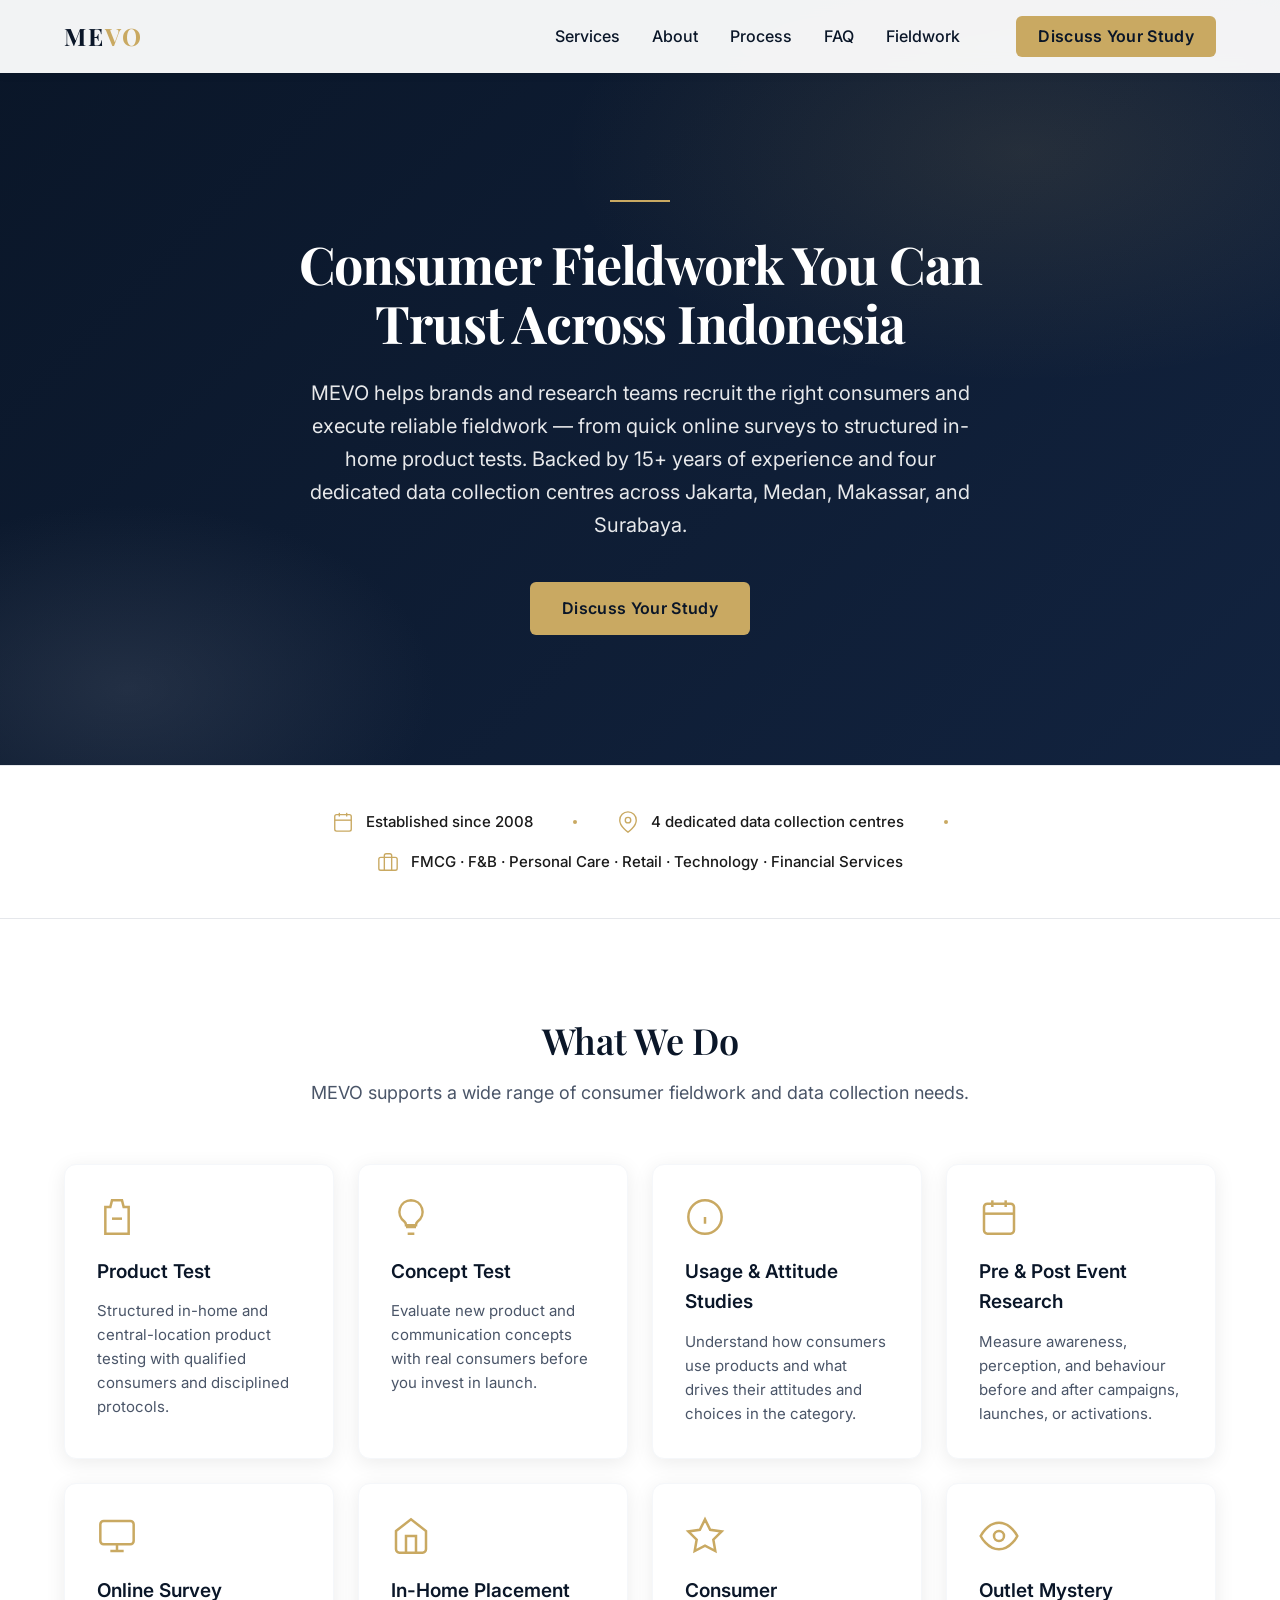
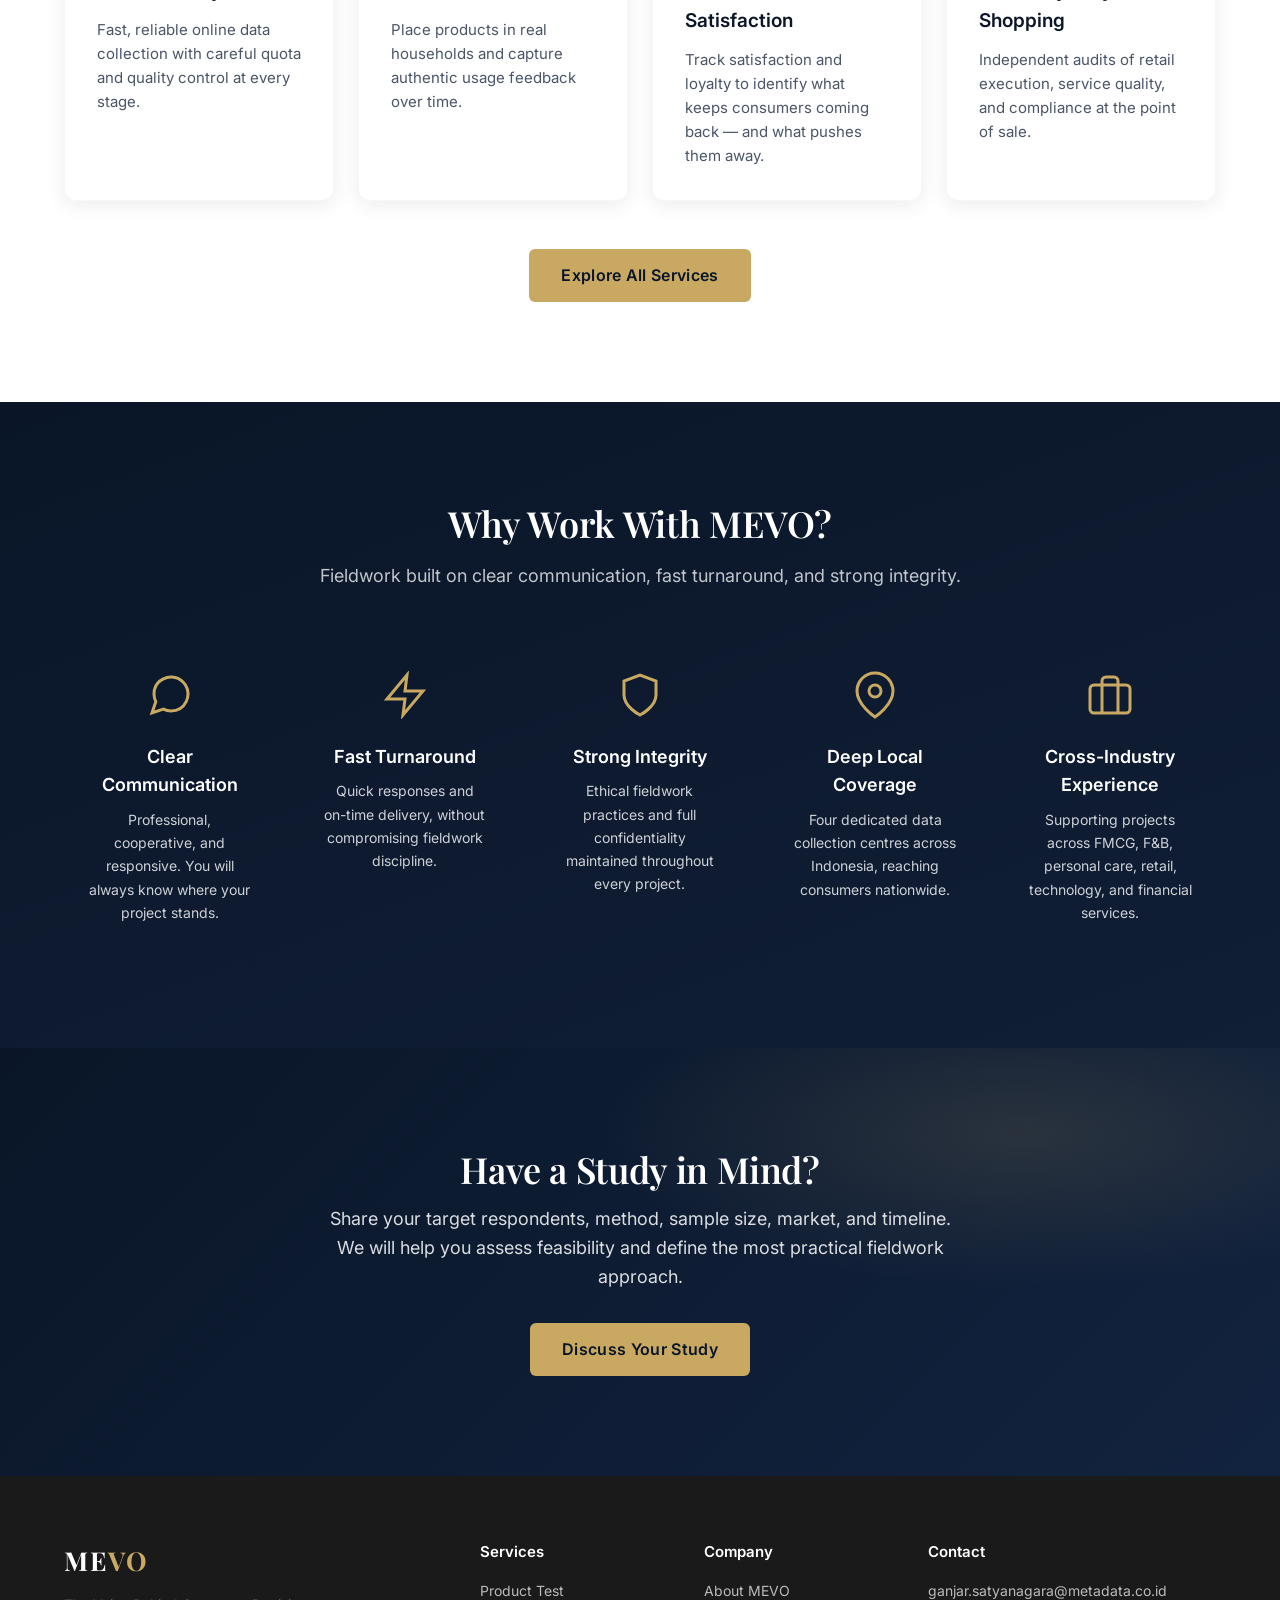
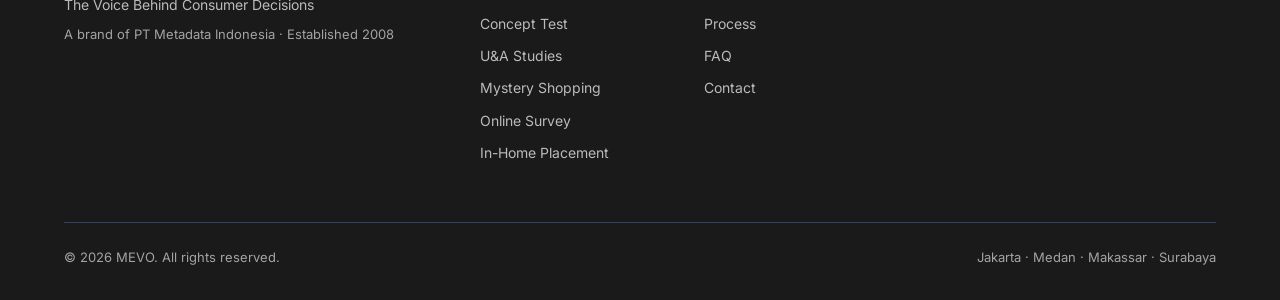
==== commit 72670ae2: "Update index.html" ====
--- a/index.html
+++ b/index.html
@@ -20,7 +20,7 @@
       <a href="about.html" class="nav-link">About</a>
       <a href="process.html" class="nav-link">Process</a>
       <a href="faq.html" class="nav-link">FAQ</a>
-      <a href="quota_management.html" class="nav-link">Klien Dashboard</a>
+      <a href="fieldwork.html" class="nav-link">Fieldwork</a>
       <a href="contact.html" class="btn-primary nav-cta">Discuss Your Study</a>
     </nav>
     <button class="nav-hamburger" id="hamburger" aria-label="Open menu" aria-expanded="false" aria-controls="mobileMenu">
@@ -35,7 +35,7 @@
   <a href="about.html" class="nav-mobile-link">About</a>
   <a href="process.html" class="nav-mobile-link">Process</a>
   <a href="faq.html" class="nav-mobile-link">FAQ</a>
-  <a href="quota_management.html" class="nav-mobile-link">Klien Dashboard</a>
+  <a href="fieldwork.html" class="nav-mobile-link">Fieldwork</a>
   <a href="contact.html" class="btn-primary" style="margin-top:24px">Discuss Your Study</a>
 </nav>
 
--- a/styles.css
+++ b/styles.css
@@ -217,3 +217,33 @@
 .reveal{opacity:0;transform:translateY(30px);transition:opacity .8s ease,transform .8s ease}
 .reveal.visible{opacity:1;transform:translateY(0)}
 @media(prefers-reduced-motion:reduce){.reveal{opacity:1;transform:none;transition:none}}
+
+/* ===== Client Dashboard (Quota Management) ===== */
+.study-meta{display:flex;gap:28px;flex-wrap:wrap;justify-content:center;align-items:center;margin-bottom:8px;font-size:14px;color:rgba(255,255,255,.85)}
+.study-meta strong{color:var(--white)}
+.filter-tabs{display:flex;gap:8px;flex-wrap:wrap;justify-content:center;margin:0 auto 36px}
+.filter-tab{padding:8px 20px;border:1px solid var(--light);border-radius:20px;background:var(--white);font-family:'Inter',sans-serif;font-size:14px;font-weight:500;color:var(--charcoal);cursor:pointer;transition:all .2s ease}
+.filter-tab:hover{border-color:var(--gold);color:var(--gold)}
+.filter-tab.active{background:var(--navy);color:var(--white);border-color:var(--navy)}
+.summary-cards{display:grid;grid-template-columns:repeat(4,1fr);gap:20px;margin-bottom:40px}
+.summary-card{background:var(--white);border-radius:12px;padding:24px;box-shadow:0 4px 20px rgba(0,0,0,.06);border-top:3px solid var(--gold)}
+.summary-label{font-size:13px;font-weight:600;letter-spacing:.05em;text-transform:uppercase;color:var(--bronze);margin-bottom:8px}
+.summary-value{font-family:'Playfair Display',serif;font-size:32px;font-weight:700;color:var(--navy);line-height:1.1}
+.summary-sub{font-size:13px;color:var(--medium);margin-top:6px}
+.quota-table-wrap{background:var(--white);border-radius:12px;box-shadow:0 4px 20px rgba(0,0,0,.06);overflow-x:auto}
+table.quota-table{width:100%;border-collapse:collapse;min-width:760px}
+.quota-table th{background:var(--navy);color:var(--white);font-family:'Inter',sans-serif;font-size:13px;font-weight:600;letter-spacing:.04em;text-align:left;padding:14px 18px}
+.quota-table td{padding:14px 18px;font-size:14px;border-bottom:1px solid var(--soft);color:var(--charcoal);white-space:nowrap}
+.quota-table tbody tr:hover{background:var(--soft)}
+.quota-table tr:last-child td{border-bottom:none}
+.cell-group{font-weight:600;color:var(--navy)}
+.progress-track{width:130px;height:8px;background:var(--soft);border-radius:4px;overflow:hidden;display:inline-block;vertical-align:middle}
+.progress-fill{height:100%;background:var(--gold);border-radius:4px}
+.progress-fill.complete{background:#16A34A}
+.progress-fill.risk{background:#DC2626}
+.status-badge{display:inline-block;padding:4px 12px;border-radius:12px;font-size:12px;font-weight:600}
+.status-badge.complete{background:#D1FAE5;color:#065F46}
+.status-badge.ontrack{background:#FEF3C7;color:#92400E}
+.status-badge.risk{background:#FEE2E2;color:#991B1B}
+.demo-note{max-width:860px;margin:40px auto 0;background:#FEF3C7;color:#92400E;border-radius:8px;padding:16px 20px;font-size:14px;line-height:1.6}
+@media(max-width:767px){.summary-cards{grid-template-columns:1fr 1fr;gap:14px}.summary-value{font-size:26px}}
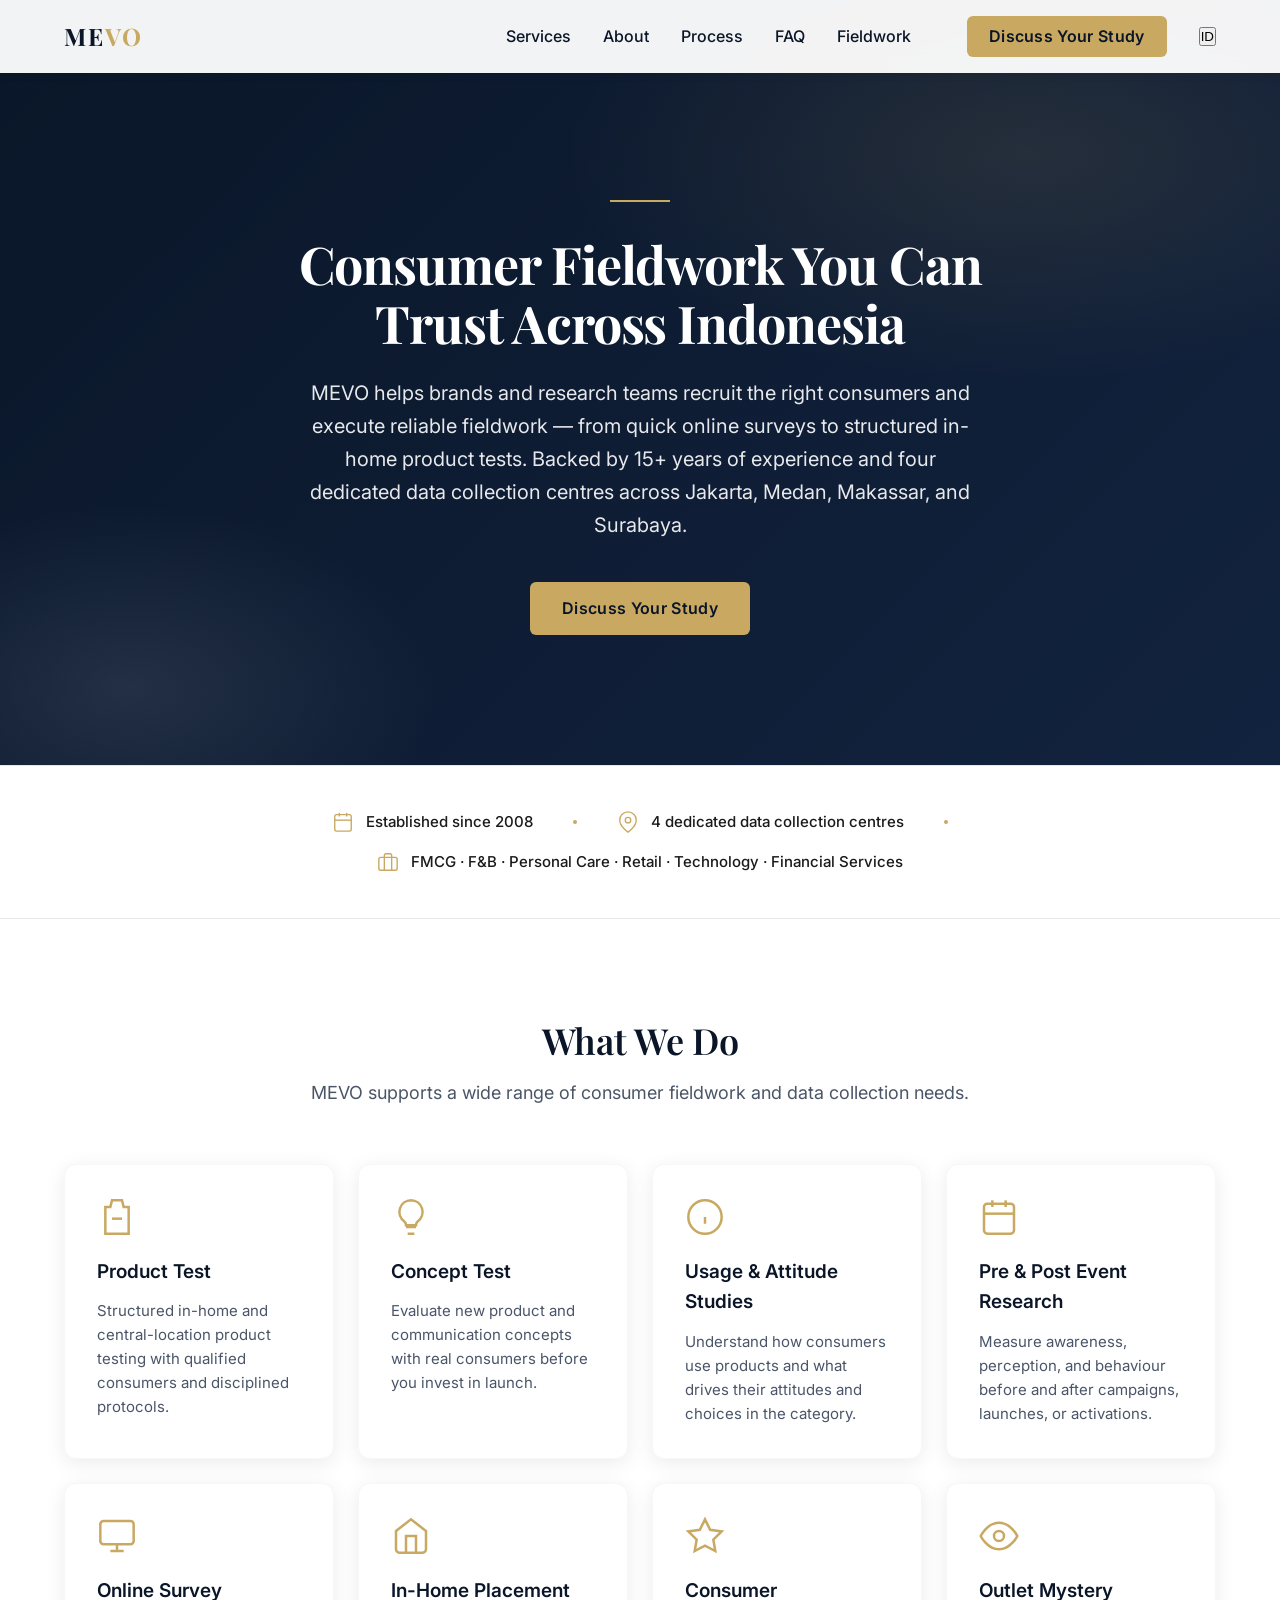
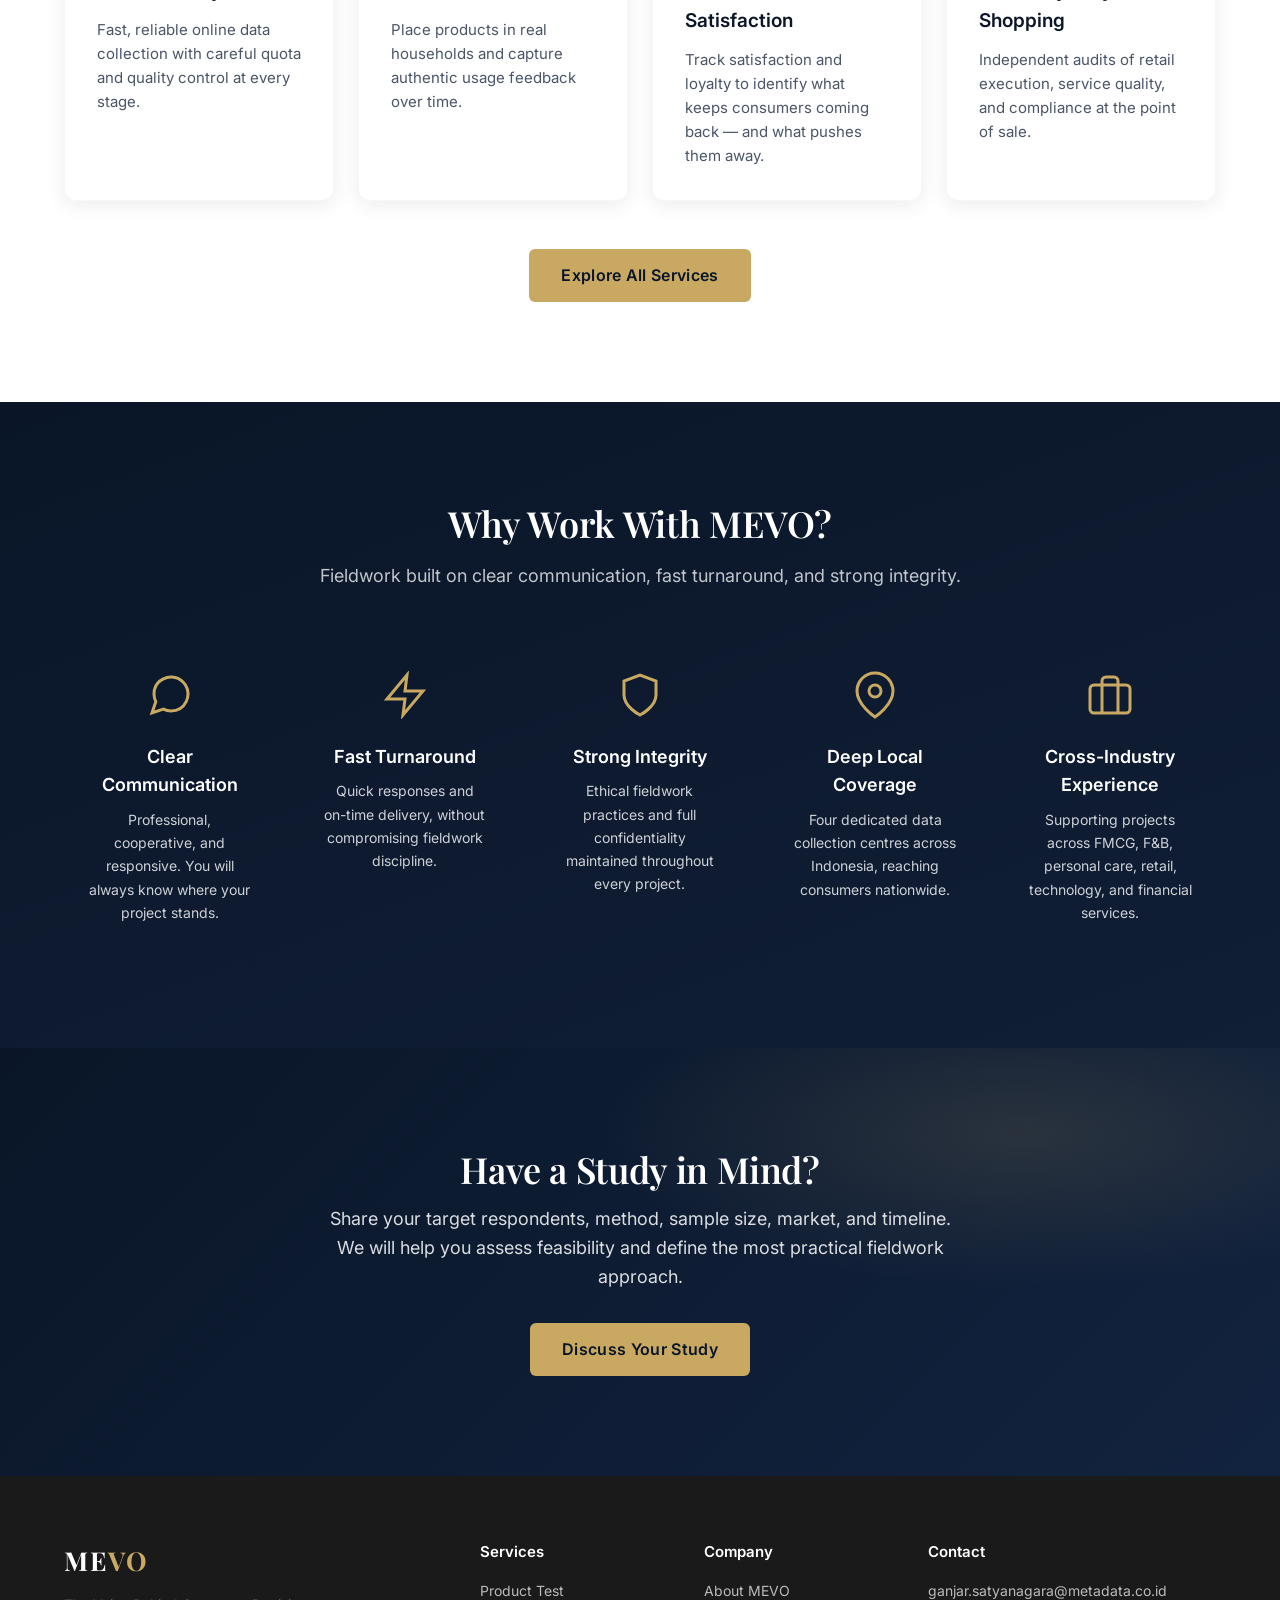
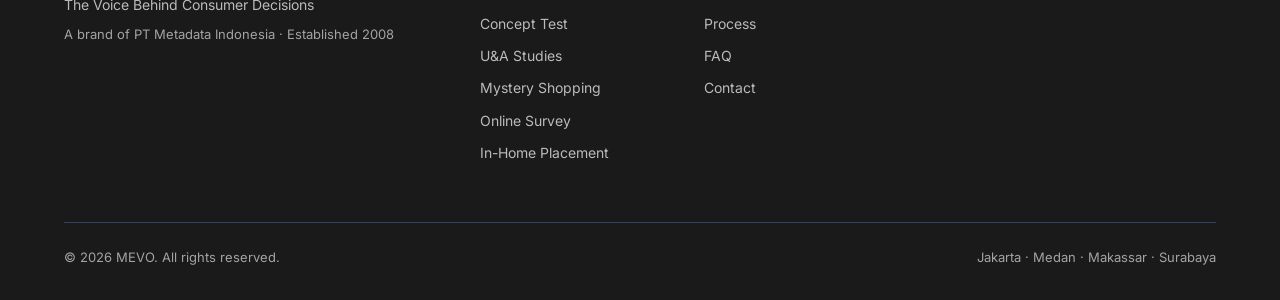
==== commit 892cf64b: "Update index.html" ====
--- a/index.html
+++ b/index.html
@@ -16,12 +16,13 @@
   <div class="nav-container">
     <a href="index.html" class="nav-logo" aria-label="MEVO home">ME<span>VO</span></a>
     <nav class="nav-menu" aria-label="Main navigation">
-      <a href="services.html" class="nav-link">Services</a>
-      <a href="about.html" class="nav-link">About</a>
-      <a href="process.html" class="nav-link">Process</a>
+      <a href="services.html" class="nav-link"><span data-en="Services" data-id="Layanan">Services</span></a>
+      <a href="about.html" class="nav-link"><span data-en="About" data-id="Tentang">About</span></a>
+      <a href="process.html" class="nav-link"><span data-en="Process" data-id="Proses">Process</span></a>
       <a href="faq.html" class="nav-link">FAQ</a>
       <a href="fieldwork.html" class="nav-link">Fieldwork</a>
-      <a href="contact.html" class="btn-primary nav-cta">Discuss Your Study</a>
+      <a href="contact.html" class="btn-primary nav-cta"><span data-en="Discuss Your Study" data-id="Diskusikan Studi Anda">Discuss Your Study</span></a>
+      <button class="lang-switch" data-lang-toggle data-en="ID" data-id="EN" aria-label="Switch language">ID</button>
     </nav>
     <button class="nav-hamburger" id="hamburger" aria-label="Open menu" aria-expanded="false" aria-controls="mobileMenu">
       <span></span>
@@ -30,21 +31,22 @@
 </header>
 
 <nav class="nav-mobile-menu" id="mobileMenu" aria-label="Mobile navigation">
-  <a href="index.html" class="nav-mobile-link active">Home</a>
-  <a href="services.html" class="nav-mobile-link">Services</a>
-  <a href="about.html" class="nav-mobile-link">About</a>
-  <a href="process.html" class="nav-mobile-link">Process</a>
+  <a href="index.html" class="nav-mobile-link active"><span data-en="Home" data-id="Beranda">Home</span></a>
+  <a href="services.html" class="nav-mobile-link"><span data-en="Services" data-id="Layanan">Services</span></a>
+  <a href="about.html" class="nav-mobile-link"><span data-en="About" data-id="Tentang">About</span></a>
+  <a href="process.html" class="nav-mobile-link"><span data-en="Process" data-id="Proses">Process</span></a>
   <a href="faq.html" class="nav-mobile-link">FAQ</a>
   <a href="fieldwork.html" class="nav-mobile-link">Fieldwork</a>
-  <a href="contact.html" class="btn-primary" style="margin-top:24px">Discuss Your Study</a>
+  <button class="nav-mobile-lang" data-lang-toggle data-en="Bahasa Indonesia" data-id="English">Bahasa Indonesia</button>
+  <a href="contact.html" class="btn-primary" style="margin-top:12px"><span data-en="Discuss Your Study" data-id="Diskusikan Studi Anda">Discuss Your Study</span></a>
 </nav>
 
 <section class="hero">
   <div class="container hero-content">
     <div class="divider-badge reveal"></div>
-    <h1 class="reveal" style="transition-delay:.1s">Consumer Fieldwork You Can Trust Across Indonesia</h1>
-    <p class="reveal" style="transition-delay:.2s">MEVO helps brands and research teams recruit the right consumers and execute reliable fieldwork — from quick online surveys to structured in-home product tests. Backed by 15+ years of experience and four dedicated data collection centres across Jakarta, Medan, Makassar, and Surabaya.</p>
-    <a href="contact.html" class="btn-primary reveal" style="transition-delay:.3s">Discuss Your Study</a>
+    <h1 class="reveal" style="transition-delay:.1s" data-en="Consumer Fieldwork You Can Trust Across Indonesia" data-id="Kerja Lapangan Konsumen Tepercaya di Seluruh Indonesia">Consumer Fieldwork You Can Trust Across Indonesia</h1>
+    <p class="reveal" style="transition-delay:.2s" data-en="MEVO helps brands and research teams recruit the right consumers and execute reliable fieldwork — from quick online surveys to structured in-home product tests. Backed by 15+ years of experience and four dedicated data collection centres across Jakarta, Medan, Makassar, and Surabaya." data-id="MEVO membantu merek dan tim riset merekrut konsumen yang tepat dan menjalankan kerja lapangan yang andal — dari survei online cepat hingga uji produk terstruktur di rumah. Didukung pengalaman 15+ tahun dan empat pusat pengumpulan data di Jakarta, Medan, Makassar, dan Surabaya.">MEVO helps brands and research teams recruit the right consumers and execute reliable fieldwork — from quick online surveys to structured in-home product tests. Backed by 15+ years of experience and four dedicated data collection centres across Jakarta, Medan, Makassar, and Surabaya.</p>
+    <a href="contact.html" class="btn-primary reveal" style="transition-delay:.3s"><span data-en="Discuss Your Study" data-id="Diskusikan Studi Anda">Discuss Your Study</span></a>
   </div>
 </section>
 
@@ -52,17 +54,17 @@
   <div class="container trust-inner">
     <div class="trust-item">
       <svg viewBox="0 0 24 24" fill="none" stroke="currentColor" stroke-width="1.5"><rect x="3" y="4" width="18" height="18" rx="2"/><line x1="16" y1="2" x2="16" y2="6"/><line x1="8" y1="2" x2="8" y2="6"/><line x1="3" y1="10" x2="21" y2="10"/></svg>
-      Established since 2008
+      <span data-en="Established since 2008" data-id="Berdiri sejak 2008">Established since 2008</span>
     </div>
     <span class="trust-dot"></span>
     <div class="trust-item">
       <svg viewBox="0 0 24 24" fill="none" stroke="currentColor" stroke-width="1.5"><path d="M21 10c0 7-9 13-9 13s-9-6-9-13a9 9 0 0118 0z"/><circle cx="12" cy="10" r="3"/></svg>
-      4 dedicated data collection centres
+      <span data-en="4 dedicated data collection centres" data-id="4 pusat pengumpulan data khusus">4 dedicated data collection centres</span>
     </div>
     <span class="trust-dot"></span>
     <div class="trust-item">
       <svg viewBox="0 0 24 24" fill="none" stroke="currentColor" stroke-width="1.5"><rect x="2" y="7" width="20" height="14" rx="2"/><path d="M16 21V5a2 2 0 00-2-2h-4a2 2 0 00-2 2v16"/></svg>
-      FMCG · F&amp;B · Personal Care · Retail · Technology · Financial Services
+      <span data-en="FMCG · F&amp;B · Personal Care · Retail · Technology · Financial Services" data-id="FMCG · F&amp;B · Perawatan Pribadi · Ritel · Teknologi · Jasa Keuangan">FMCG · F&amp;B · Personal Care · Retail · Technology · Financial Services</span>
     </div>
   </div>
 </div>
@@ -70,53 +72,53 @@
 <section>
   <div class="container">
     <div class="section-head reveal">
-      <h2>What We Do</h2>
-      <p>MEVO supports a wide range of consumer fieldwork and data collection needs.</p>
+      <h2 data-en="What We Do" data-id="Apa yang Kami Kerjakan">What We Do</h2>
+      <p data-en="MEVO supports a wide range of consumer fieldwork and data collection needs." data-id="MEVO mendukung berbagai kebutuhan kerja lapangan konsumen dan pengumpulan data.">MEVO supports a wide range of consumer fieldwork and data collection needs.</p>
     </div>
     <div class="grid-services">
-      <div class="card reveal" style="transition-delay:.05s">
+      <div class="card reveal" style="transition-delay:.5s">
         <svg class="card-icon" viewBox="0 0 24 24" fill="none" stroke="currentColor" stroke-width="1.5"><path d="M9 2h6l1 4h3v16H5V6h3l1-4z"/><line x1="9" y1="13" x2="15" y2="13"/></svg>
-        <div class="card-title">Product Test</div>
-        <p class="card-desc">Structured in-home and central-location product testing with qualified consumers and disciplined protocols.</p>
-      </div>
-      <div class="card reveal" style="transition-delay:.1s">
+        <div class="card-title"><span data-en="Product Test" data-id="Uji Produk">Product Test</span></div>
+        <p class="card-desc" data-en="Structured in-home and central-location product testing with qualified consumers and disciplined protocols." data-id="Uji produk terstruktur di rumah dan lokasi terpusat dengan konsumen terkualifikasi dan protokol disiplin.">Structured in-home and central-location product testing with qualified consumers and disciplined protocols.</p>
+      </div>
+      <div class="card reveal" style="transition-delay:.10s">
         <svg class="card-icon" viewBox="0 0 24 24" fill="none" stroke="currentColor" stroke-width="1.5"><path d="M9 18h6M10 22h4M12 2a7 7 0 00-4 12.7c.6.5 1 1.3 1 2.1V17h6v-.2c0-.8.4-1.6 1-2.1A7 7 0 0012 2z"/></svg>
-        <div class="card-title">Concept Test</div>
-        <p class="card-desc">Evaluate new product and communication concepts with real consumers before you invest in launch.</p>
+        <div class="card-title"><span data-en="Concept Test" data-id="Uji Konsep">Concept Test</span></div>
+        <p class="card-desc" data-en="Evaluate new product and communication concepts with real consumers before you invest in launch." data-id="Evaluasi konsep produk dan komunikasi baru dengan konsumen nyata sebelum Anda berinvestasi untuk peluncuran.">Evaluate new product and communication concepts with real consumers before you invest in launch.</p>
       </div>
       <div class="card reveal" style="transition-delay:.15s">
         <svg class="card-icon" viewBox="0 0 24 24" fill="none" stroke="currentColor" stroke-width="1.5"><circle cx="12" cy="12" r="10"/><path d="M12 16v-4M12 8h.01"/></svg>
-        <div class="card-title">Usage &amp; Attitude Studies</div>
-        <p class="card-desc">Understand how consumers use products and what drives their attitudes and choices in the category.</p>
-      </div>
-      <div class="card reveal" style="transition-delay:.2s">
+        <div class="card-title"><span data-en="Usage &amp; Attitude Studies" data-id="Studi Penggunaan &amp; Sikap">Usage &amp; Attitude Studies</span></div>
+        <p class="card-desc" data-en="Understand how consumers use products and what drives their attitudes and choices in the category." data-id="Pahami bagaimana konsumen menggunakan produk dan apa yang mendorong sikap serta pilihan mereka di kategori.">Understand how consumers use products and what drives their attitudes and choices in the category.</p>
+      </div>
+      <div class="card reveal" style="transition-delay:.20s">
         <svg class="card-icon" viewBox="0 0 24 24" fill="none" stroke="currentColor" stroke-width="1.5"><rect x="3" y="4" width="18" height="18" rx="2"/><line x1="16" y1="2" x2="16" y2="6"/><line x1="8" y1="2" x2="8" y2="6"/><line x1="3" y1="10" x2="21" y2="10"/></svg>
-        <div class="card-title">Pre &amp; Post Event Research</div>
-        <p class="card-desc">Measure awareness, perception, and behaviour before and after campaigns, launches, or activations.</p>
+        <div class="card-title"><span data-en="Pre &amp; Post Event Research" data-id="Riset Pra &amp; Pasca Acara">Pre &amp; Post Event Research</span></div>
+        <p class="card-desc" data-en="Measure awareness, perception, and behaviour before and after campaigns, launches, or activations." data-id="Ukur kesadaran, persepsi, dan perilaku sebelum dan sesudah kampanye, peluncuran, atau aktivasi.">Measure awareness, perception, and behaviour before and after campaigns, launches, or activations.</p>
       </div>
       <div class="card reveal" style="transition-delay:.25s">
         <svg class="card-icon" viewBox="0 0 24 24" fill="none" stroke="currentColor" stroke-width="1.5"><rect x="2" y="3" width="20" height="14" rx="2"/><line x1="8" y1="21" x2="16" y2="21"/><line x1="12" y1="17" x2="12" y2="21"/></svg>
-        <div class="card-title">Online Survey</div>
-        <p class="card-desc">Fast, reliable online data collection with careful quota and quality control at every stage.</p>
-      </div>
-      <div class="card reveal" style="transition-delay:.3s">
+        <div class="card-title"><span data-en="Online Survey" data-id="Survei Online">Online Survey</span></div>
+        <p class="card-desc" data-en="Fast, reliable online data collection with careful quota and quality control at every stage." data-id="Pengumpulan data online cepat dan andal dengan kontrol kuota dan kualitas yang cermat di setiap tahap.">Fast, reliable online data collection with careful quota and quality control at every stage.</p>
+      </div>
+      <div class="card reveal" style="transition-delay:.30s">
         <svg class="card-icon" viewBox="0 0 24 24" fill="none" stroke="currentColor" stroke-width="1.5"><path d="M3 9l9-7 9 7v11a2 2 0 01-2 2H5a2 2 0 01-2-2z"/><path d="M9 22V12h6v10"/></svg>
-        <div class="card-title">In-Home Placement</div>
-        <p class="card-desc">Place products in real households and capture authentic usage feedback over time.</p>
+        <div class="card-title"><span data-en="In-Home Placement" data-id="Penempatan di Rumah">In-Home Placement</span></div>
+        <p class="card-desc" data-en="Place products in real households and capture authentic usage feedback over time." data-id="Tempatkan produk di rumah tangga nyata dan tangkap umpan balik pemakaian yang autentik dari waktu ke waktu.">Place products in real households and capture authentic usage feedback over time.</p>
       </div>
       <div class="card reveal" style="transition-delay:.35s">
         <svg class="card-icon" viewBox="0 0 24 24" fill="none" stroke="currentColor" stroke-width="1.5"><path d="M12 2l3.09 6.26L22 9.27l-5 4.87 1.18 6.88L12 17.77l-6.18 3.25L7 14.14 2 9.27l6.91-1.01z"/></svg>
-        <div class="card-title">Consumer Satisfaction</div>
-        <p class="card-desc">Track satisfaction and loyalty to identify what keeps consumers coming back — and what pushes them away.</p>
-      </div>
-      <div class="card reveal" style="transition-delay:.4s">
+        <div class="card-title"><span data-en="Consumer Satisfaction" data-id="Kepuasan Konsumen">Consumer Satisfaction</span></div>
+        <p class="card-desc" data-en="Track satisfaction and loyalty to identify what keeps consumers coming back — and what pushes them away." data-id="Lacak kepuasan dan loyalitas untuk mengidentifikasi apa yang membuat konsumen kembali — dan apa yang membuat mereka pergi.">Track satisfaction and loyalty to identify what keeps consumers coming back — and what pushes them away.</p>
+      </div>
+      <div class="card reveal" style="transition-delay:.40s">
         <svg class="card-icon" viewBox="0 0 24 24" fill="none" stroke="currentColor" stroke-width="1.5"><path d="M1 12s4-8 11-8 11 8 11 8-4 8-11 8-11-8-11-8z"/><circle cx="12" cy="12" r="3"/></svg>
-        <div class="card-title">Outlet Mystery Shopping</div>
-        <p class="card-desc">Independent audits of retail execution, service quality, and compliance at the point of sale.</p>
+        <div class="card-title"><span data-en="Outlet Mystery Shopping" data-id="Mystery Shopping Outlet">Outlet Mystery Shopping</span></div>
+        <p class="card-desc" data-en="Independent audits of retail execution, service quality, and compliance at the point of sale." data-id="Audit independen terhadap eksekusi ritel, kualitas layanan, dan kepatuhan di titik penjualan.">Independent audits of retail execution, service quality, and compliance at the point of sale.</p>
       </div>
     </div>
     <div style="text-align:center;margin-top:48px" class="reveal">
-      <a href="services.html" class="btn-primary">Explore All Services</a>
+      <a href="services.html" class="btn-primary"><span data-en="Explore All Services" data-id="Lihat Semua Layanan">Explore All Services</span></a>
     </div>
   </div>
 </section>
@@ -124,34 +126,34 @@
 <section class="section-dark">
   <div class="container">
     <div class="section-head reveal">
-      <h2>Why Work With MEVO?</h2>
-      <p>Fieldwork built on clear communication, fast turnaround, and strong integrity.</p>
+      <h2 data-en="Why Work With MEVO?" data-id="Mengapa Bekerja dengan MEVO?">Why Work With MEVO?</h2>
+      <p data-en="Fieldwork built on clear communication, fast turnaround, and strong integrity." data-id="Kerja lapangan yang dibangun di atas komunikasi jelas, ketepatan waktu, dan integritas kuat.">Fieldwork built on clear communication, fast turnaround, and strong integrity.</p>
     </div>
     <div class="grid-features">
-      <div class="feature-card reveal" style="transition-delay:.05s">
+      <div class="feature-card reveal" style="transition-delay:.5s">
         <svg class="feature-icon" viewBox="0 0 24 24" fill="none" stroke="currentColor" stroke-width="1.5"><path d="M21 11.5a8.38 8.38 0 01-.9 3.8 8.5 8.5 0 01-7.6 4.7 8.38 8.38 0 01-3.8-.9L3 21l1.9-5.7a8.38 8.38 0 01-.9-3.8 8.5 8.5 0 014.7-7.6 8.38 8.38 0 013.8-.9h.5a8.48 8.48 0 018 8v.5z"/></svg>
-        <div class="feature-title">Clear Communication</div>
-        <p class="feature-desc">Professional, cooperative, and responsive. You will always know where your project stands.</p>
-      </div>
-      <div class="feature-card reveal" style="transition-delay:.1s">
+        <div class="feature-title"><span data-en="Clear Communication" data-id="Komunikasi Jelas">Clear Communication</span></div>
+        <p class="feature-desc" data-en="Professional, cooperative, and responsive. You will always know where your project stands." data-id="Profesional, kooperatif, dan responsif. Anda akan selalu tahu kondisi proyek Anda.">Professional, cooperative, and responsive. You will always know where your project stands.</p>
+      </div>
+      <div class="feature-card reveal" style="transition-delay:.10s">
         <svg class="feature-icon" viewBox="0 0 24 24" fill="none" stroke="currentColor" stroke-width="1.5"><polygon points="13 2 3 14 12 14 11 22 21 10 12 10 13 2"/></svg>
-        <div class="feature-title">Fast Turnaround</div>
-        <p class="feature-desc">Quick responses and on-time delivery, without compromising fieldwork discipline.</p>
+        <div class="feature-title"><span data-en="Fast Turnaround" data-id="Cepat & Tepat Waktu">Fast Turnaround</span></div>
+        <p class="feature-desc" data-en="Quick responses and on-time delivery, without compromising fieldwork discipline." data-id="Respons cepat dan penyerahan tepat waktu, tanpa mengorbankan disiplin kerja lapangan.">Quick responses and on-time delivery, without compromising fieldwork discipline.</p>
       </div>
       <div class="feature-card reveal" style="transition-delay:.15s">
         <svg class="feature-icon" viewBox="0 0 24 24" fill="none" stroke="currentColor" stroke-width="1.5"><path d="M12 22s8-4 8-10V5l-8-3-8 3v7c0 6 8 10 8 10z"/></svg>
-        <div class="feature-title">Strong Integrity</div>
-        <p class="feature-desc">Ethical fieldwork practices and full confidentiality maintained throughout every project.</p>
-      </div>
-      <div class="feature-card reveal" style="transition-delay:.2s">
+        <div class="feature-title"><span data-en="Strong Integrity" data-id="Integritas Kuat">Strong Integrity</span></div>
+        <p class="feature-desc" data-en="Ethical fieldwork practices and full confidentiality maintained throughout every project." data-id="Praktik kerja lapangan yang etis dan kerahasiaan penuh dijaga di setiap proyek.">Ethical fieldwork practices and full confidentiality maintained throughout every project.</p>
+      </div>
+      <div class="feature-card reveal" style="transition-delay:.20s">
         <svg class="feature-icon" viewBox="0 0 24 24" fill="none" stroke="currentColor" stroke-width="1.5"><path d="M21 10c0 7-9 13-9 13s-9-6-9-13a9 9 0 0118 0z"/><circle cx="12" cy="10" r="3"/></svg>
-        <div class="feature-title">Deep Local Coverage</div>
-        <p class="feature-desc">Four dedicated data collection centres across Indonesia, reaching consumers nationwide.</p>
+        <div class="feature-title"><span data-en="Deep Local Coverage" data-id="Jangkauan Lokal Mendalam">Deep Local Coverage</span></div>
+        <p class="feature-desc" data-en="Four dedicated data collection centres across Indonesia, reaching consumers nationwide." data-id="Empat pusat pengumpulan data khusus di seluruh Indonesia, menjangkau konsumen hingga pelosok.">Four dedicated data collection centres across Indonesia, reaching consumers nationwide.</p>
       </div>
       <div class="feature-card reveal" style="transition-delay:.25s">
         <svg class="feature-icon" viewBox="0 0 24 24" fill="none" stroke="currentColor" stroke-width="1.5"><rect x="2" y="7" width="20" height="14" rx="2"/><path d="M16 21V5a2 2 0 00-2-2h-4a2 2 0 00-2 2v16"/></svg>
-        <div class="feature-title">Cross-Industry Experience</div>
-        <p class="feature-desc">Supporting projects across FMCG, F&amp;B, personal care, retail, technology, and financial services.</p>
+        <div class="feature-title"><span data-en="Cross-Industry Experience" data-id="Pengalaman Lintas Industri">Cross-Industry Experience</span></div>
+        <p class="feature-desc" data-en="Supporting projects across FMCG, F&amp;B, personal care, retail, technology, and financial services." data-id="Mendukung proyek di FMCG, F&amp;B, perawatan pribadi, ritel, teknologi, dan jasa keuangan.">Supporting projects across FMCG, F&amp;B, personal care, retail, technology, and financial services.</p>
       </div>
     </div>
   </div>
@@ -159,9 +161,9 @@
 
 <section class="cta-band">
   <div class="container cta-inner reveal">
-    <h2>Have a Study in Mind?</h2>
-    <p>Share your target respondents, method, sample size, market, and timeline. We will help you assess feasibility and define the most practical fieldwork approach.</p>
-    <a href="contact.html" class="btn-primary">Discuss Your Study</a>
+    <h2 data-en="Have a Study in Mind?" data-id="Punya Studi yang Ingin Dikerjakan?">Have a Study in Mind?</h2>
+    <p data-en="Share your target respondents, method, sample size, market, and timeline. We will help you assess feasibility and define the most practical fieldwork approach." data-id="Bagikan target responden, metode, ukuran sampel, pasar, dan jadwal Anda. Kami akan membantu menilai kelayakan dan menentukan pendekatan kerja lapangan yang paling praktis.">Share your target respondents, method, sample size, market, and timeline. We will help you assess feasibility and define the most practical fieldwork approach.</p>
+    <a href="contact.html" class="btn-primary"><span data-en="Discuss Your Study" data-id="Diskusikan Studi Anda">Discuss Your Study</span></a>
   </div>
 </section>
 
@@ -170,32 +172,32 @@
     <div class="footer-grid">
       <div class="footer-brand">
         <div class="logo">ME<span>VO</span></div>
-        <p class="footer-tagline">The Voice Behind Consumer Decisions</p>
-        <p class="footer-parent">A brand of PT Metadata Indonesia · Established 2008</p>
+        <p class="footer-tagline" data-en="The Voice Behind Consumer Decisions" data-id="Suara di Balik Keputusan Konsumen">The Voice Behind Consumer Decisions</p>
+        <p class="footer-parent" data-en="A brand of PT Metadata Indonesia · Established 2008" data-id="Merek dari PT Metadata Indonesia · Berdiri sejak 2008">A brand of PT Metadata Indonesia · Established 2008</p>
       </div>
       <div class="footer-col">
-        <h4>Services</h4>
-        <a href="services.html">Product Test</a>
-        <a href="services.html">Concept Test</a>
-        <a href="services.html">U&amp;A Studies</a>
-        <a href="services.html">Mystery Shopping</a>
-        <a href="services.html">Online Survey</a>
-        <a href="services.html">In-Home Placement</a>
+        <h4 data-en="Services" data-id="Layanan">Services</h4>
+        <a href="services.html"><span data-en="Product Test" data-id="Uji Produk">Product Test</span></a>
+        <a href="services.html"><span data-en="Concept Test" data-id="Uji Konsep">Concept Test</span></a>
+        <a href="services.html"><span data-en="U&amp;A Studies" data-id="Studi U&amp;A">U&amp;A Studies</span></a>
+        <a href="services.html"><span data-en="Mystery Shopping" data-id="Mystery Shopping">Mystery Shopping</span></a>
+        <a href="services.html"><span data-en="Online Survey" data-id="Survei Online">Online Survey</span></a>
+        <a href="services.html"><span data-en="In-Home Placement" data-id="Penempatan di Rumah">In-Home Placement</span></a>
       </div>
       <div class="footer-col">
-        <h4>Company</h4>
-        <a href="about.html">About MEVO</a>
-        <a href="process.html">Process</a>
+        <h4 data-en="Company" data-id="Perusahaan">Company</h4>
+        <a href="about.html"><span data-en="About MEVO" data-id="Tentang MEVO">About MEVO</span></a>
+        <a href="process.html"><span data-en="Process" data-id="Proses">Process</span></a>
         <a href="faq.html">FAQ</a>
-        <a href="contact.html">Contact</a>
+        <a href="contact.html"><span data-en="Contact" data-id="Kontak">Contact</span></a>
       </div>
       <div class="footer-col">
-        <h4>Contact</h4>
+        <h4 data-en="Contact" data-id="Kontak">Contact</h4>
         <a href="mailto:ganjar.satyanagara@metadata.co.id">ganjar.satyanagara@metadata.co.id</a>
       </div>
     </div>
     <div class="footer-bottom">
-      <span>&copy; 2026 MEVO. All rights reserved.</span>
+      <span>&copy; 2026 MEVO. <span data-en="All rights reserved." data-id="Hak cipta dilindungi.">All rights reserved.</span></span>
       <span>Jakarta · Medan · Makassar · Surabaya</span>
     </div>
   </div>
--- a/styles.css
+++ b/styles.css
@@ -247,3 +247,29 @@
 .status-badge.risk{background:#FEE2E2;color:#991B1B}
 .demo-note{max-width:860px;margin:40px auto 0;background:#FEF3C7;color:#92400E;border-radius:8px;padding:16px 20px;font-size:14px;line-height:1.6}
 @media(max-width:767px){.summary-cards{grid-template-columns:1fr 1fr;gap:14px}.summary-value{font-size:26px}}
+
+/* Dashboard v3 — tabel per atribut & produk */
+.attr-block{margin-bottom:40px}
+.attr-block h3{font-family:'Inter',sans-serif;font-size:17px;font-weight:600;color:var(--navy);margin-bottom:4px}
+.attr-ref{font-size:13px;color:var(--medium);margin-bottom:16px;letter-spacing:.02em}
+.products-wrap{background:var(--white);border-radius:12px;box-shadow:0 4px 20px rgba(0,0,0,.06);padding:32px}
+.products-wrap h3{font-family:'Inter',sans-serif;font-size:17px;font-weight:600;color:var(--navy);margin-bottom:4px}
+.product-chips{display:flex;flex-wrap:wrap;gap:12px;margin-top:20px}
+.product-chip{background:var(--soft);border:1px solid var(--light);border-radius:8px;padding:12px 20px;text-align:center}
+.product-chip .pc-seq{display:block;font-size:11px;font-weight:600;letter-spacing:.05em;color:var(--medium);text-transform:uppercase;margin-bottom:4px}
+.product-chip .pc-code{font-family:'Playfair Display',serif;font-size:20px;font-weight:700;color:var(--navy)}
+
+/* Fieldwork — peta & legenda */
+.map-block{margin-bottom:48px}
+.map-block h3{font-family:'Inter',sans-serif;font-size:17px;font-weight:600;color:var(--navy);margin-bottom:4px}
+.map-sub{font-size:13px;color:var(--medium);margin-bottom:14px}
+.leaflet-container{border-radius:12px;box-shadow:0 4px 20px rgba(0,0,0,.08);z-index:1}
+.map-legend{display:flex;gap:20px;margin-top:12px;font-size:13px;color:var(--slate)}
+.legend-dot{display:inline-block;width:12px;height:12px;border-radius:50%;margin-right:6px;vertical-align:-1px}
+.legend-done{background:#16A34A}
+.legend-progress{background:#C9A962}
+@media(max-width:767px){.leaflet-container{height:340px !important}}
+
+/* Fieldwork — catatan QC (ID PSU tidak cocok) */
+.qc-note{max-width:860px;margin:0 auto 32px;background:#FEE2E2;color:#991B1B;border-radius:8px;padding:16px 20px;font-size:14px;line-height:1.6}
+.qc-note code{background:rgba(255,255,255,.6);padding:1px 6px;border-radius:4px}
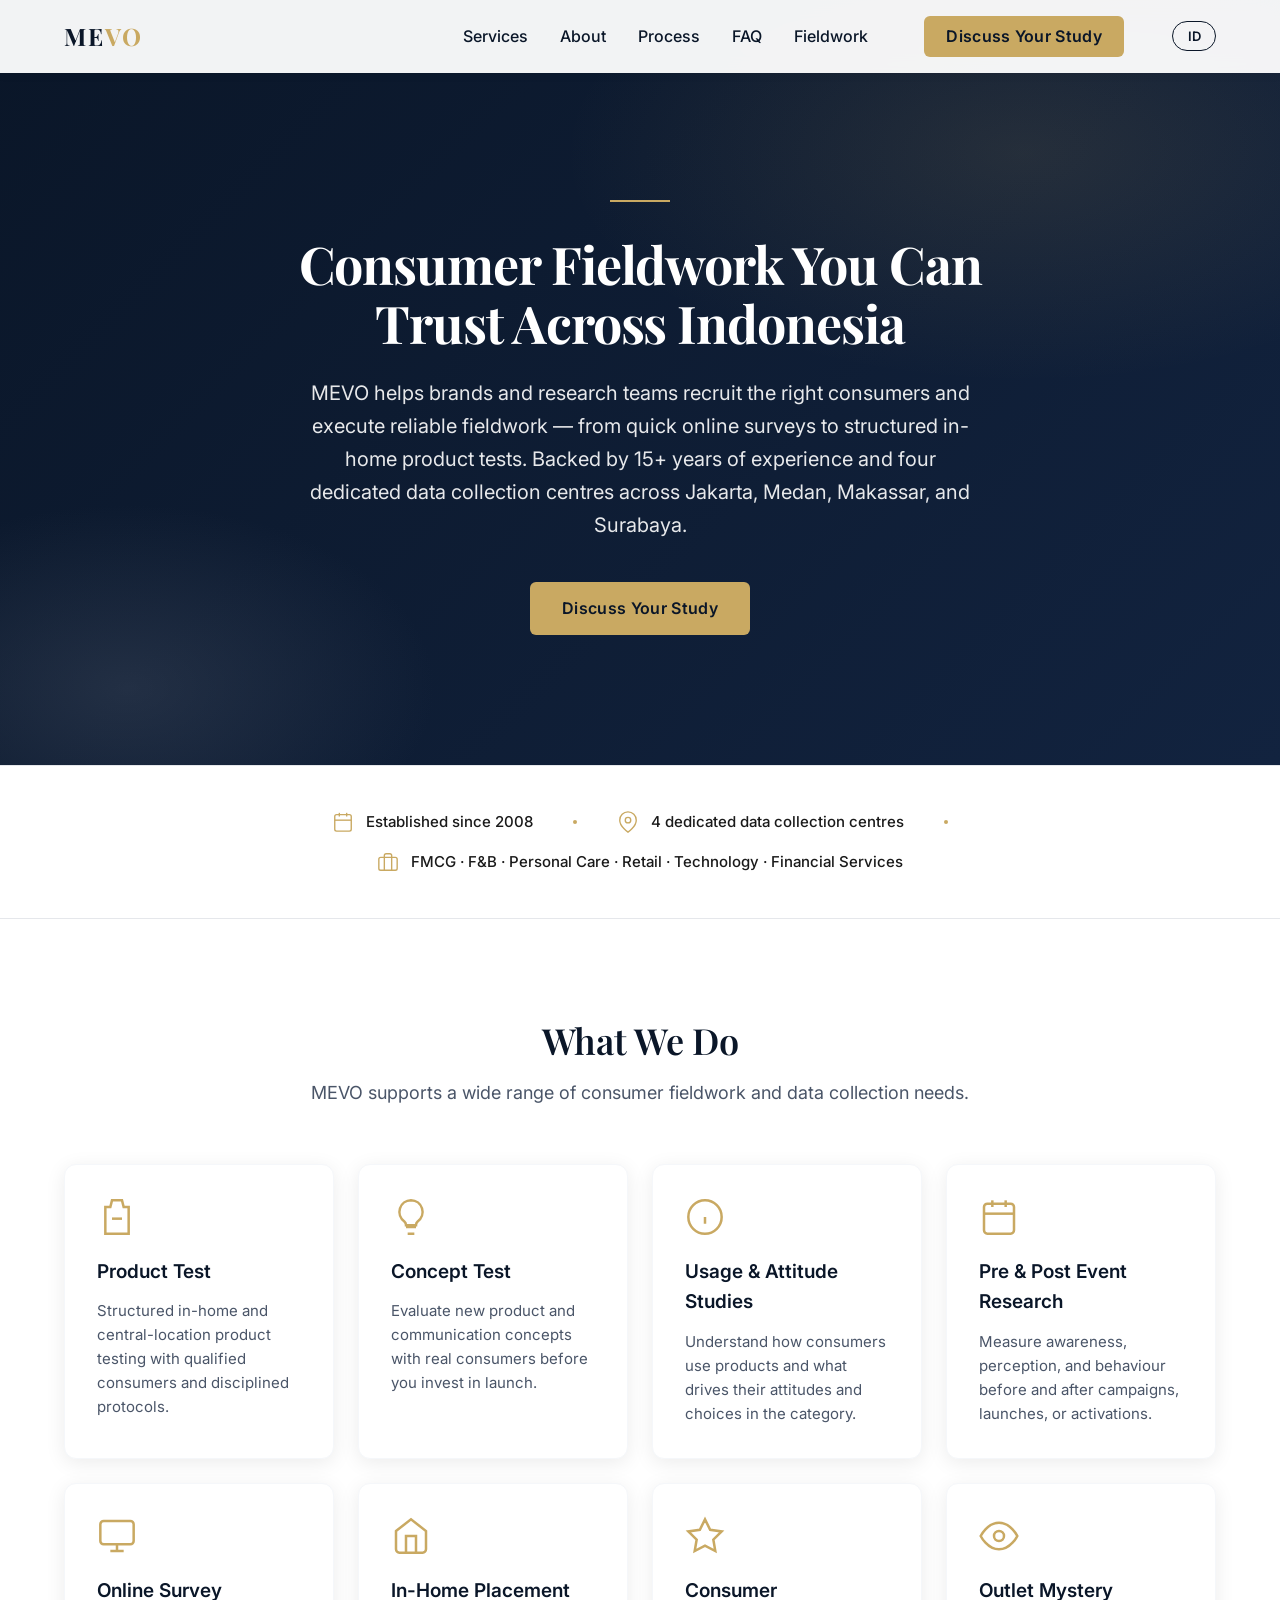
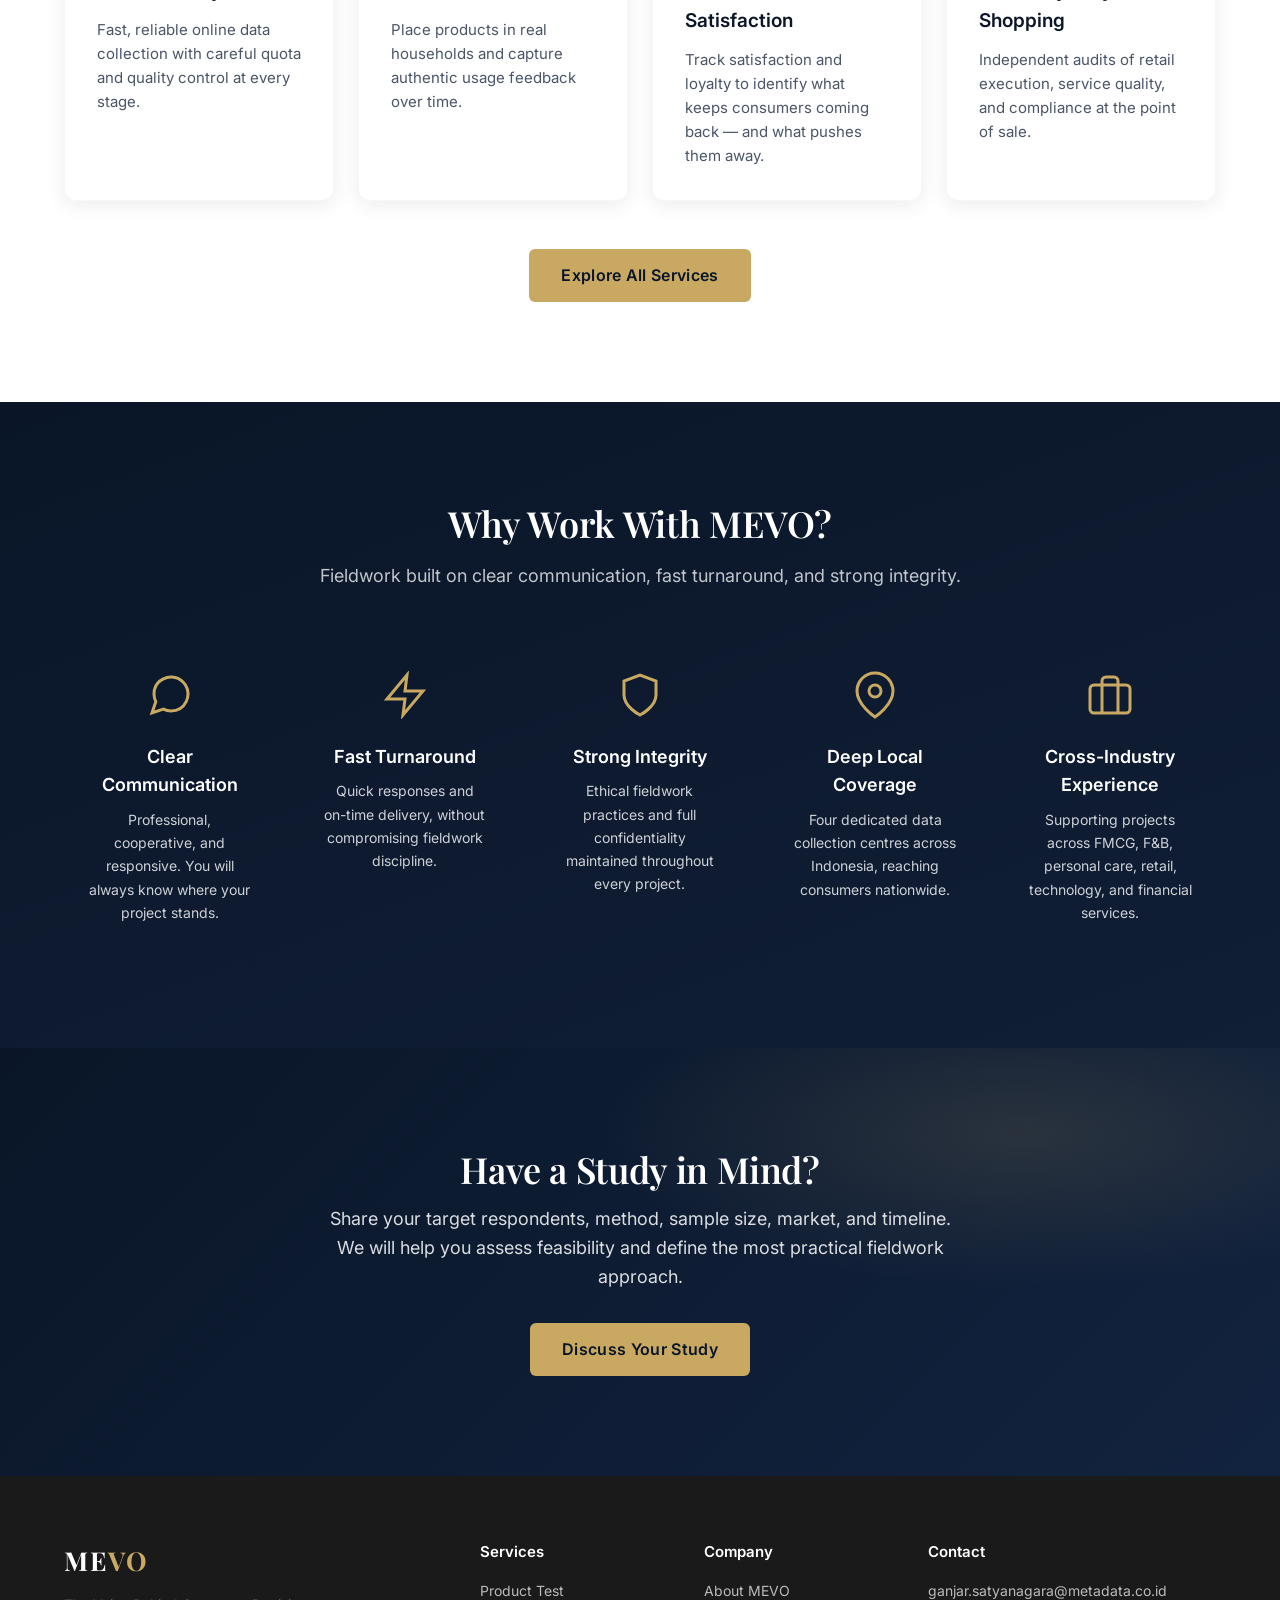
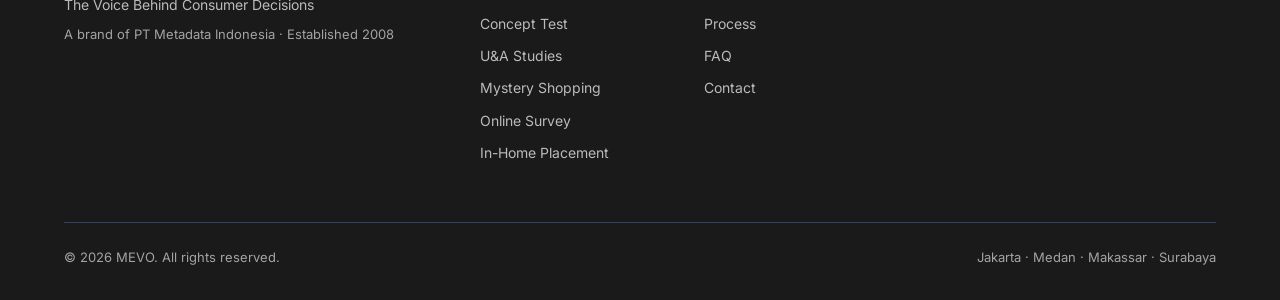
==== commit 0e6fcbaa: "Add files via upload" ====
--- a/index.html
+++ b/index.html
@@ -9,7 +9,6 @@
 <link rel="stylesheet" href="styles.css">
 <title>MEVO — Consumer Fieldwork You Can Trust Across Indonesia</title>
 <meta name="description" content="MEVO helps brands and research teams recruit the right consumers and execute reliable fieldwork across Indonesia. 15+ years of experience, 4 data collection centres.">
-<base target="_blank">
 </head>
 <body>
 <header class="navbar" id="navbar">
--- a/styles.css
+++ b/styles.css
@@ -273,3 +273,9 @@
 /* Fieldwork — catatan QC (ID PSU tidak cocok) */
 .qc-note{max-width:860px;margin:0 auto 32px;background:#FEE2E2;color:#991B1B;border-radius:8px;padding:16px 20px;font-size:14px;line-height:1.6}
 .qc-note code{background:rgba(255,255,255,.6);padding:1px 6px;border-radius:4px}
+.map-legend{flex-wrap:wrap;row-gap:8px}
+
+/* Language switcher */
+.lang-switch{background:transparent;border:1.5px solid var(--navy);color:var(--navy);font-family:'Inter',sans-serif;font-size:13px;font-weight:600;padding:6px 12px;border-radius:20px;cursor:pointer;transition:all .2s ease;margin-left:16px;min-width:44px}
+.lang-switch:hover{background:var(--navy);color:var(--white)}
+.nav-mobile-lang{display:block;margin-top:20px;background:none;border:none;font-family:'Inter',sans-serif;font-size:16px;font-weight:600;color:var(--gold);cursor:pointer;padding:12px 0;text-align:left}
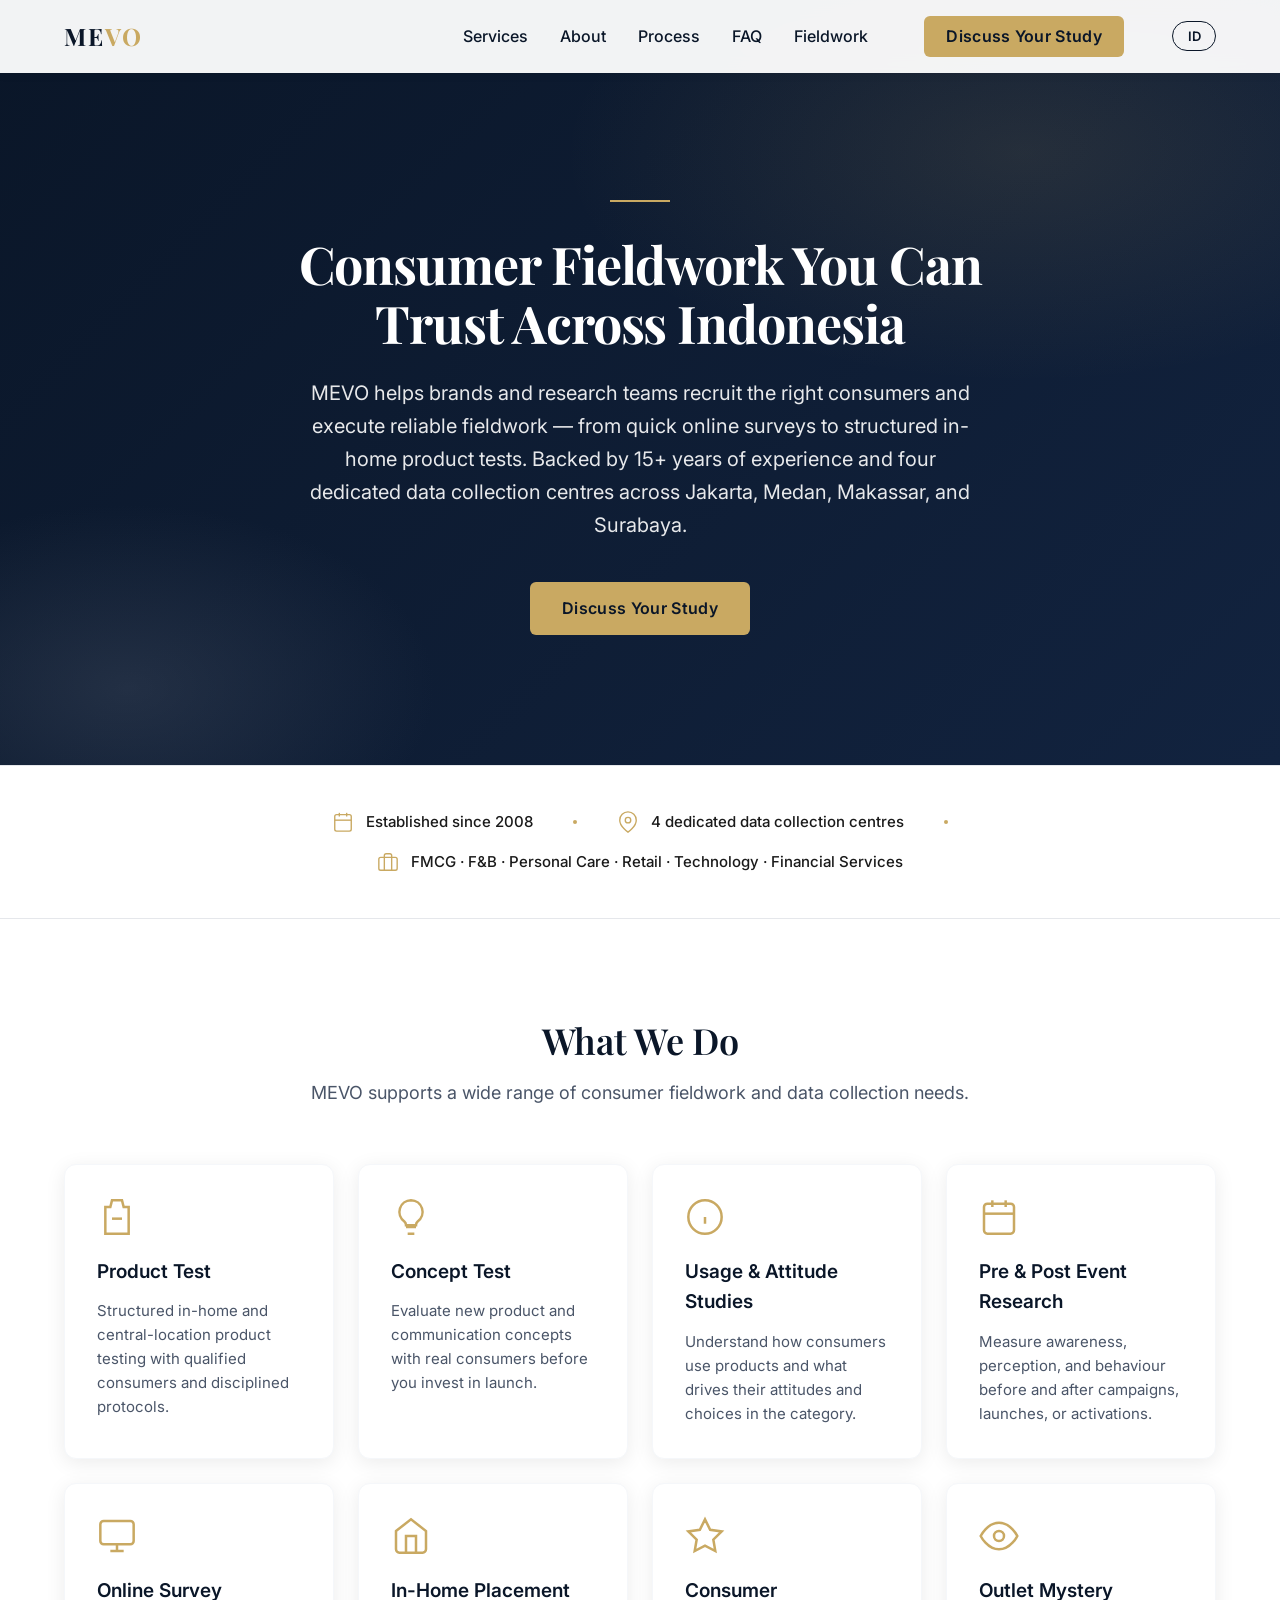
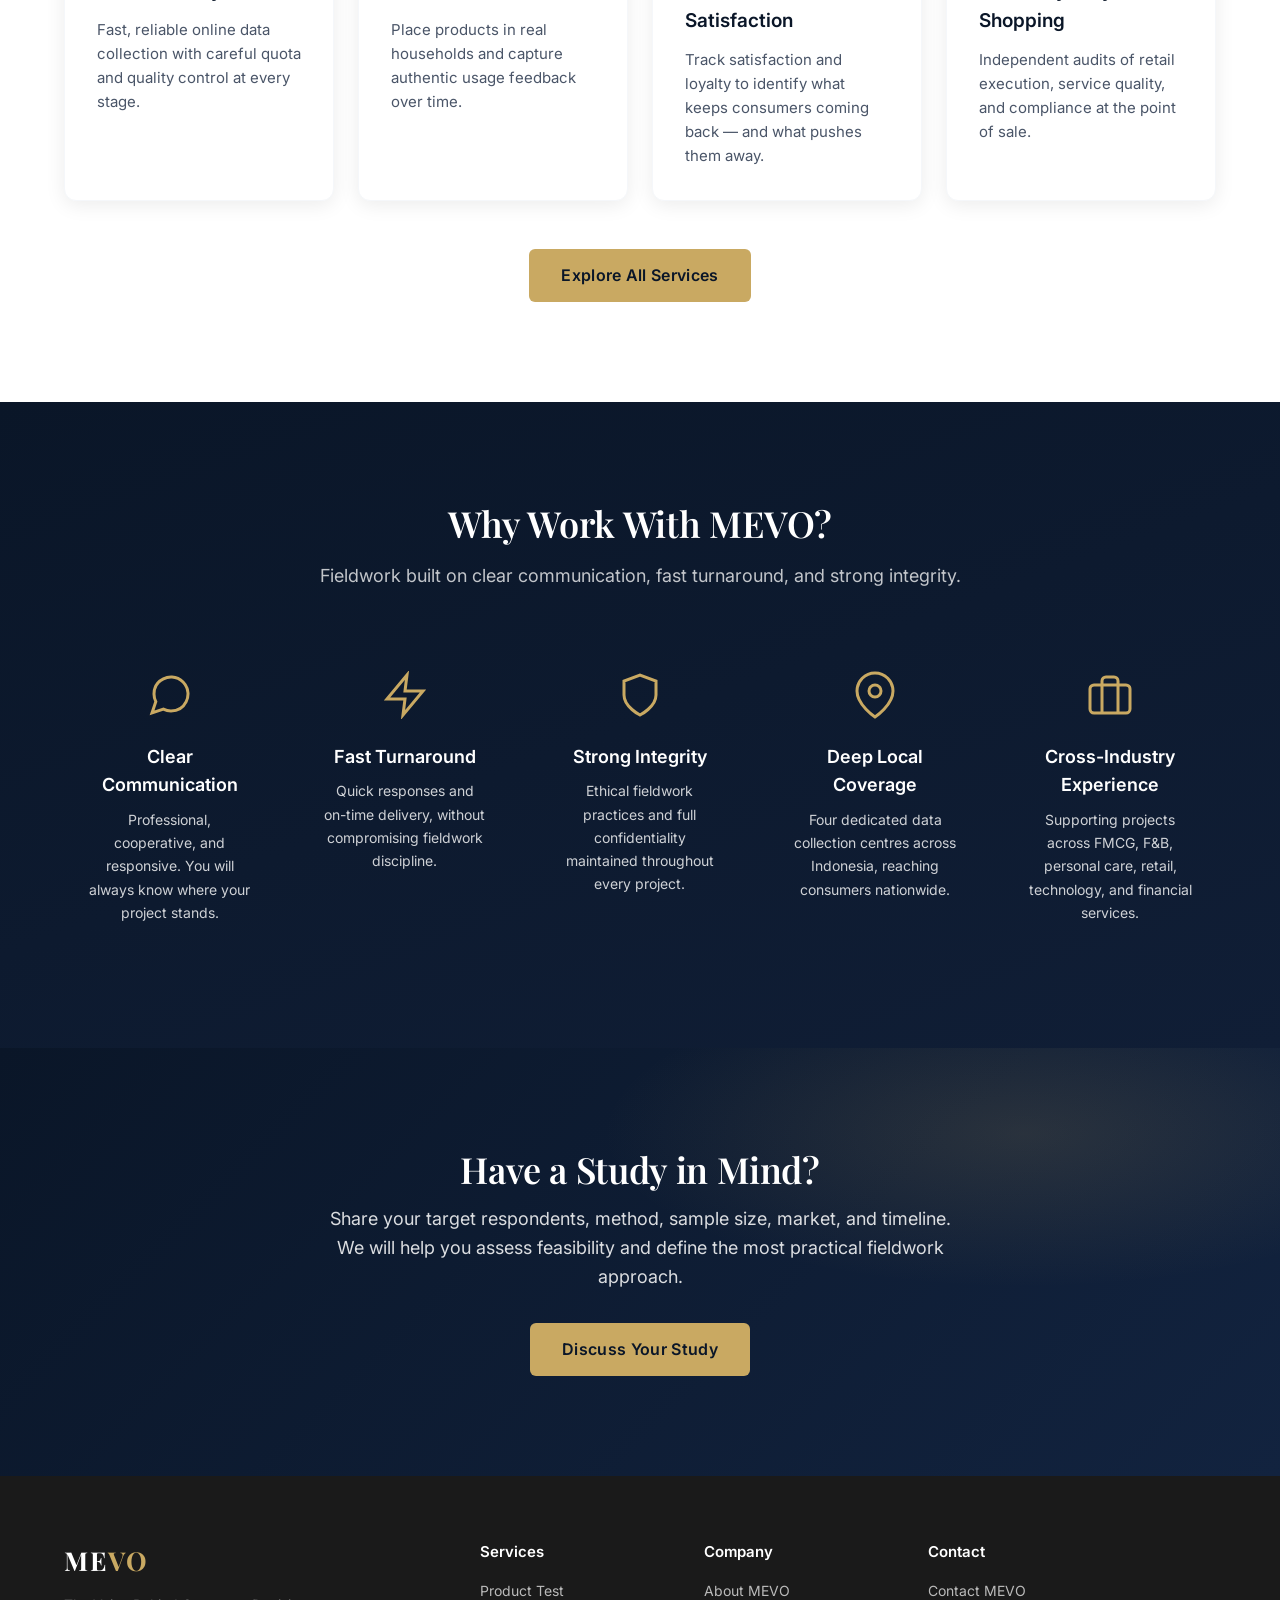
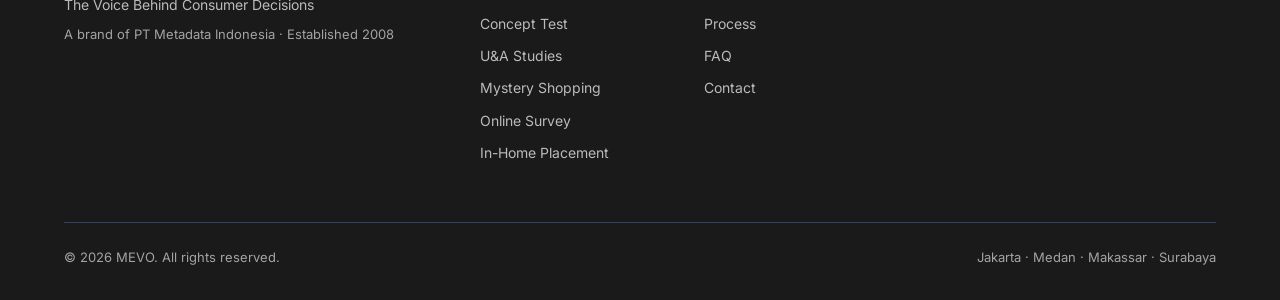
==== commit 3d7ed731: "Add files via upload" ====
--- a/index.html
+++ b/index.html
@@ -192,7 +192,7 @@
       </div>
       <div class="footer-col">
         <h4 data-en="Contact" data-id="Kontak">Contact</h4>
-        <a href="mailto:ganjar.satyanagara@metadata.co.id">ganjar.satyanagara@metadata.co.id</a>
+        <a href="contact.html"><span data-en="Contact MEVO" data-id="Kontak MEVO">Contact MEVO</span></a>
       </div>
     </div>
     <div class="footer-bottom">
